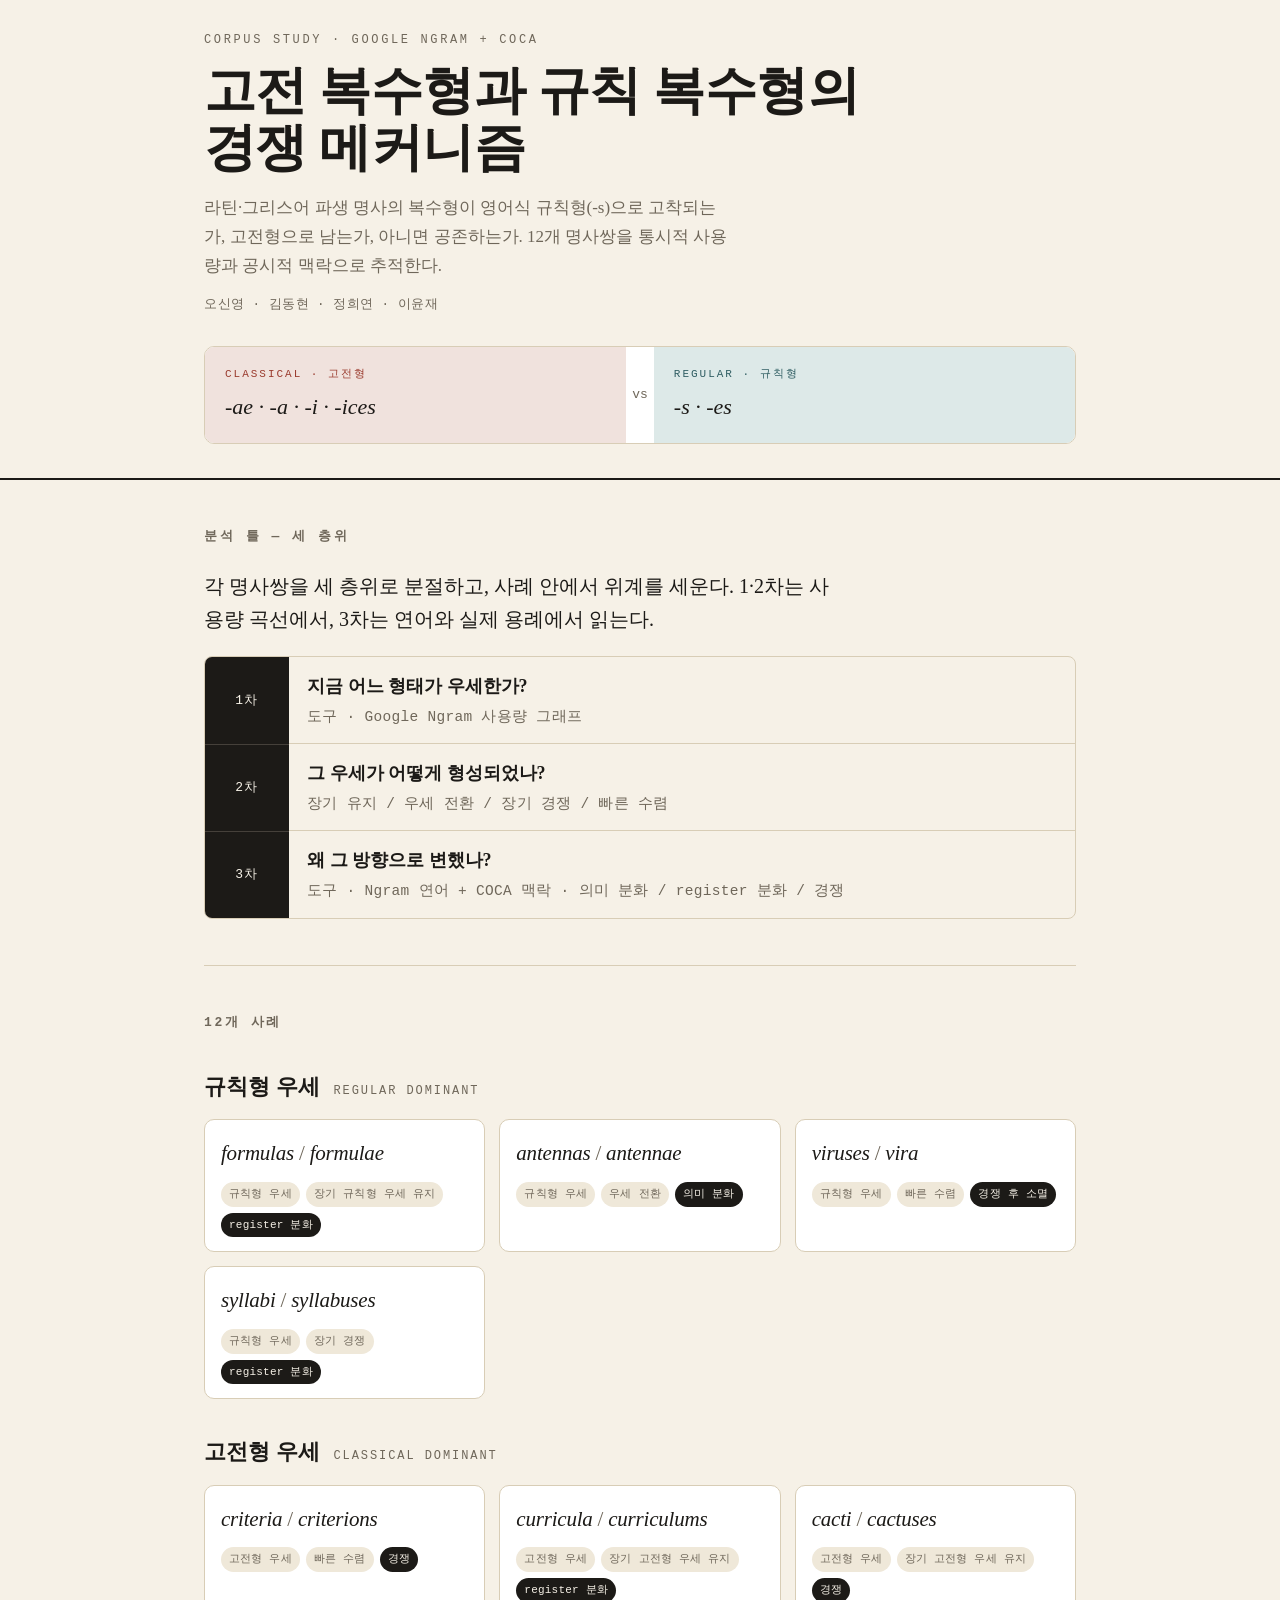
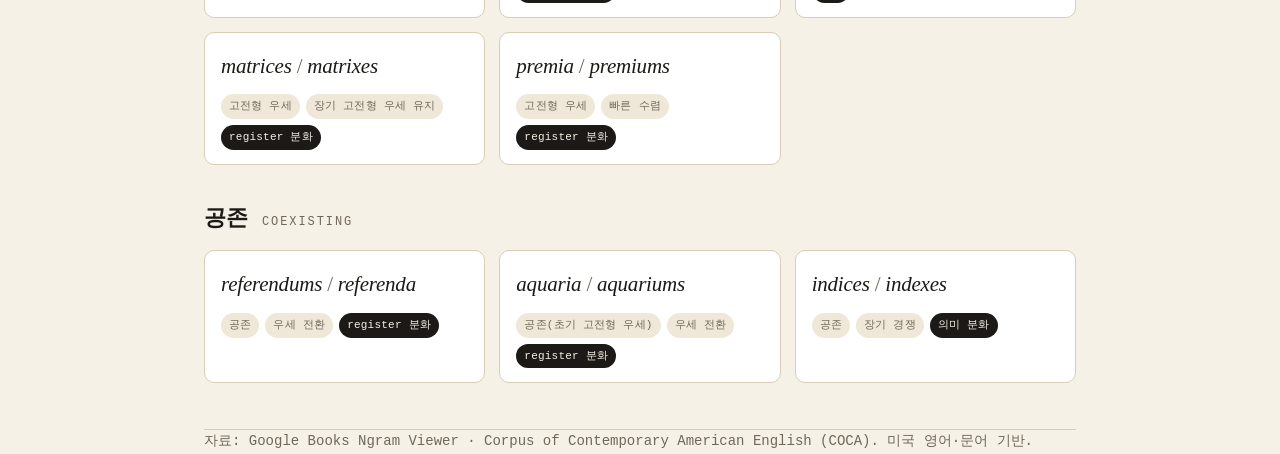
==== index.html @ d2db898f "웹사이트 추가" ====
<!doctype html>
<html lang="ko">
<head>
<meta charset="utf-8">
<meta name="viewport" content="width=device-width,initial-scale=1">
<title>고전 복수형 vs 규칙 복수형 — 경쟁 메커니즘</title>
<link rel="stylesheet" href="style.css">
</head>
<body>
<header class="masthead">
  <div class="wrap">
    <div class="eyebrow">Corpus study · Google Ngram + COCA</div>
    <h1>고전 복수형과 규칙 복수형의<br>경쟁 메커니즘</h1>
    <p class="sub">라틴·그리스어 파생 명사의 복수형이 영어식 규칙형(-s)으로 고착되는가, 고전형으로 남는가, 아니면 공존하는가. 12개 명사쌍을 통시적 사용량과 공시적 맥락으로 추적한다.</p>
    <div class="byline">오신영 · 김동현 · 정희연 · 이윤재</div>

    <div class="versus" aria-hidden="true">
      <div class="side cl"><div class="lab">Classical · 고전형</div><div class="frm">-ae · -a · -i · -ices</div></div>
      <div class="mid">vs</div>
      <div class="side rg"><div class="lab">Regular · 규칙형</div><div class="frm">-s · -es</div></div>
    </div>
  </div>
</header>

<main class="wrap">
  <section>
    <h2>분석 틀 — 세 층위</h2>
    <p class="lead">각 명사쌍을 세 층위로 분절하고, 사례 안에서 위계를 세운다. 1·2차는 사용량 곡선에서, 3차는 연어와 실제 용례에서 읽는다.</p>
    <div class="tier">
      <div class="n">1차</div>
      <div class="c"><span class="q">지금 어느 형태가 우세한가?</span><span class="tool">도구 · Google Ngram 사용량 그래프</span></div>
      <div class="n b2">2차</div>
      <div class="c"><span class="q">그 우세가 어떻게 형성되었나?</span><span class="tool">장기 유지 / 우세 전환 / 장기 경쟁 / 빠른 수렴</span></div>
      <div class="n b3">3차</div>
      <div class="c"><span class="q">왜 그 방향으로 변했나?</span><span class="tool">도구 · Ngram 연어 + COCA 맥락 · 의미 분화 / register 분화 / 경쟁</span></div>
    </div>
  </section>

  <section>
    <h2>12개 사례</h2>
      <div class="grouphead"><span class="gk">규칙형 우세</span><span class="ge">Regular dominant</span></div>
      <div class="grid">
        <a class="card" href="cases/formulas-formulae.html">
          <p class="pair"><span class="a">formulas</span><span class="s">/</span><span class="a">formulae</span></p>
          <div class="flow">
            <span class="chip">규칙형 우세</span>
            <span class="chip">장기 규칙형 우세 유지</span>
            <span class="chip m">register 분화</span>
          </div>
        </a>
        <a class="card" href="cases/antennas-antennae.html">
          <p class="pair"><span class="a">antennas</span><span class="s">/</span><span class="a">antennae</span></p>
          <div class="flow">
            <span class="chip">규칙형 우세</span>
            <span class="chip">우세 전환</span>
            <span class="chip m">의미 분화</span>
          </div>
        </a>
        <a class="card" href="cases/viruses-vira.html">
          <p class="pair"><span class="a">viruses</span><span class="s">/</span><span class="a">vira</span></p>
          <div class="flow">
            <span class="chip">규칙형 우세</span>
            <span class="chip">빠른 수렴</span>
            <span class="chip m">경쟁 후 소멸</span>
          </div>
        </a>
        <a class="card" href="cases/syllabi-syllabuses.html">
          <p class="pair"><span class="a">syllabi</span><span class="s">/</span><span class="a">syllabuses</span></p>
          <div class="flow">
            <span class="chip">규칙형 우세</span>
            <span class="chip">장기 경쟁</span>
            <span class="chip m">register 분화</span>
          </div>
        </a>
      </div>
      <div class="grouphead"><span class="gk">고전형 우세</span><span class="ge">Classical dominant</span></div>
      <div class="grid">
        <a class="card" href="cases/criteria-criterions.html">
          <p class="pair"><span class="a">criteria</span><span class="s">/</span><span class="a">criterions</span></p>
          <div class="flow">
            <span class="chip">고전형 우세</span>
            <span class="chip">빠른 수렴</span>
            <span class="chip m">경쟁</span>
          </div>
        </a>
        <a class="card" href="cases/curricula-curriculums.html">
          <p class="pair"><span class="a">curricula</span><span class="s">/</span><span class="a">curriculums</span></p>
          <div class="flow">
            <span class="chip">고전형 우세</span>
            <span class="chip">장기 고전형 우세 유지</span>
            <span class="chip m">register 분화</span>
          </div>
        </a>
        <a class="card" href="cases/cacti-cactuses.html">
          <p class="pair"><span class="a">cacti</span><span class="s">/</span><span class="a">cactuses</span></p>
          <div class="flow">
            <span class="chip">고전형 우세</span>
            <span class="chip">장기 고전형 우세 유지</span>
            <span class="chip m">경쟁</span>
          </div>
        </a>
        <a class="card" href="cases/matrices-matrixes.html">
          <p class="pair"><span class="a">matrices</span><span class="s">/</span><span class="a">matrixes</span></p>
          <div class="flow">
            <span class="chip">고전형 우세</span>
            <span class="chip">장기 고전형 우세 유지</span>
            <span class="chip m">register 분화</span>
          </div>
        </a>
        <a class="card" href="cases/premia-premiums.html">
          <p class="pair"><span class="a">premia</span><span class="s">/</span><span class="a">premiums</span></p>
          <div class="flow">
            <span class="chip">고전형 우세</span>
            <span class="chip">빠른 수렴</span>
            <span class="chip m">register 분화</span>
          </div>
        </a>
      </div>
      <div class="grouphead"><span class="gk">공존</span><span class="ge">Coexisting</span></div>
      <div class="grid">
        <a class="card" href="cases/referendums-referenda.html">
          <p class="pair"><span class="a">referendums</span><span class="s">/</span><span class="a">referenda</span></p>
          <div class="flow">
            <span class="chip">공존</span>
            <span class="chip">우세 전환</span>
            <span class="chip m">register 분화</span>
          </div>
        </a>
        <a class="card" href="cases/aquaria-aquariums.html">
          <p class="pair"><span class="a">aquaria</span><span class="s">/</span><span class="a">aquariums</span></p>
          <div class="flow">
            <span class="chip">공존(초기 고전형 우세)</span>
            <span class="chip">우세 전환</span>
            <span class="chip m">register 분화</span>
          </div>
        </a>
        <a class="card" href="cases/indices-indexes.html">
          <p class="pair"><span class="a">indices</span><span class="s">/</span><span class="a">indexes</span></p>
          <div class="flow">
            <span class="chip">공존</span>
            <span class="chip">장기 경쟁</span>
            <span class="chip m">의미 분화</span>
          </div>
        </a>
      </div>
  </section>
</main>

<footer class="wrap">
  자료: Google Books Ngram Viewer · Corpus of Contemporary American English (COCA). 미국 영어·문어 기반.
</footer>
</body>
</html>
---- style.css ----
:root{
  --ink:#1c1a17; --paper:#f6f1e7; --paper2:#efe8d9;
  --rule:#d8cdb6; --muted:#6f675a;
  --classical:#9a3b2e;      /* aged red — old form */
  --classical-bg:#f0e2dd;
  --regular:#2f5d62;        /* teal — new form */
  --regular-bg:#dde9e8;
  --coexist:#7a6320;
  --accent:#9a3b2e;
}
*{box-sizing:border-box}
html{scroll-behavior:smooth}
body{
  margin:0;background:var(--paper);color:var(--ink);
  font-family:"Iowan Old Style","Palatino Linotype",Palatino,Georgia,"Noto Serif KR",serif;
  font-size:18px;line-height:1.7;-webkit-font-smoothing:antialiased;
}
a{color:inherit}
.wrap{max-width:920px;margin:0 auto;padding:0 24px}
.eyebrow{font-family:ui-monospace,"SF Mono",Menlo,monospace;font-size:12px;letter-spacing:.22em;
  text-transform:uppercase;color:var(--muted)}

/* header */
.masthead{border-bottom:2px solid var(--ink);background:var(--paper)}
.masthead .wrap{padding-top:30px;padding-bottom:26px}
.masthead h1{font-size:clamp(30px,5vw,52px);line-height:1.08;margin:.25em 0 .35em;font-weight:700;letter-spacing:-.01em}
.masthead p.sub{margin:0;color:var(--muted);font-size:17px;max-width:62ch}
.byline{margin-top:14px;font-family:ui-monospace,monospace;font-size:12.5px;color:var(--muted);letter-spacing:.04em}

/* hero competition strip */
.versus{display:flex;align-items:stretch;border:1px solid var(--rule);border-radius:10px;overflow:hidden;margin:30px 0 8px;background:#fff}
.versus .side{flex:1;padding:18px 20px}
.versus .side.cl{background:var(--classical-bg)}
.versus .side.rg{background:var(--regular-bg)}
.versus .side .lab{font-family:ui-monospace,monospace;font-size:11px;letter-spacing:.18em;text-transform:uppercase}
.versus .side.cl .lab{color:var(--classical)}
.versus .side.rg .lab{color:var(--regular)}
.versus .side .frm{font-size:22px;font-style:italic;margin-top:4px}
.versus .mid{display:flex;align-items:center;justify-content:center;padding:0 6px;font-family:ui-monospace,monospace;color:var(--muted);font-size:13px;background:#fff}

/* section */
section{padding:46px 0;border-bottom:1px solid var(--rule)}
section h2{font-size:13px;font-family:ui-monospace,monospace;letter-spacing:.2em;text-transform:uppercase;
  color:var(--muted);margin:0 0 22px;font-weight:600}
.lead{font-size:20px;line-height:1.65;max-width:64ch}
.lead em{font-style:italic}

/* framework table */
.tier{display:grid;grid-template-columns:84px 1fr;gap:0;border:1px solid var(--rule);border-radius:8px;overflow:hidden;margin-top:18px}
.tier .n{background:var(--ink);color:var(--paper);display:flex;align-items:center;justify-content:center;
  font-family:ui-monospace,monospace;font-size:13px;letter-spacing:.1em;padding:16px 0}
.tier .c{padding:14px 18px;border-bottom:1px solid var(--rule)}
.tier .c:last-child{border-bottom:none}
.tier .c .q{font-weight:600}
.tier .c .tool{display:block;margin-top:3px;color:var(--muted);font-size:14.5px;font-family:ui-monospace,monospace;letter-spacing:.02em}
.tier .n.b2{border-top:1px solid #45403a}
.tier .n.b3{border-top:1px solid #45403a}

/* case cards grid */
.grouphead{display:flex;align-items:baseline;gap:14px;margin:34px 0 14px}
.grouphead .gk{font-size:22px;font-weight:700}
.grouphead .ge{font-family:ui-monospace,monospace;font-size:12px;letter-spacing:.16em;text-transform:uppercase;color:var(--muted)}
.grid{display:grid;grid-template-columns:repeat(auto-fill,minmax(250px,1fr));gap:14px}
.card{display:block;text-decoration:none;border:1px solid var(--rule);border-radius:10px;background:#fff;
  padding:16px 16px 14px;transition:transform .14s ease,box-shadow .14s ease,border-color .14s}
.card:hover{transform:translateY(-3px);box-shadow:0 10px 24px rgba(40,30,20,.10);border-color:var(--ink)}
.card .pair{font-size:21px;margin:0 0 10px;letter-spacing:-.01em}
.card .pair .a{font-style:italic}
.card .pair .s{color:var(--muted);font-style:normal;margin:0 5px}
.card .flow{display:flex;flex-wrap:wrap;gap:6px}
.chip{font-family:ui-monospace,monospace;font-size:11px;letter-spacing:.02em;padding:3px 8px;border-radius:999px;
  background:var(--paper2);color:var(--muted);white-space:nowrap}
.chip.m{background:var(--ink);color:var(--paper)}

/* footer */
footer{padding:40px 0 60px;color:var(--muted);font-size:14px;font-family:ui-monospace,monospace}
footer a{border-bottom:1px solid var(--rule)}

/* ===== case page ===== */
.topbar{border-bottom:2px solid var(--ink);background:var(--paper);position:sticky;top:0;z-index:5}
.topbar .wrap{display:flex;align-items:center;justify-content:space-between;padding:13px 24px}
.topbar a.back{font-family:ui-monospace,monospace;font-size:13px;letter-spacing:.04em;text-decoration:none;color:var(--muted)}
.topbar a.back:hover{color:var(--ink)}
.topbar .site{font-family:ui-monospace,monospace;font-size:12px;letter-spacing:.12em;text-transform:uppercase;color:var(--muted)}
.casehero{padding:40px 0 10px}
.casehero .pair{font-size:clamp(34px,6vw,58px);margin:8px 0 16px;letter-spacing:-.015em}
.casehero .pair em{font-style:italic}
.casehero .pair .sl{color:var(--rule);font-style:normal;margin:0 10px}
.flowbig{display:flex;flex-wrap:wrap;gap:8px;align-items:center;margin-bottom:8px}
.flowbig .step{font-family:ui-monospace,monospace;font-size:12.5px;padding:5px 11px;border:1px solid var(--rule);border-radius:999px;background:#fff}
.flowbig .step.m{background:var(--ink);color:var(--paper);border-color:var(--ink)}
.flowbig .ar{color:var(--muted);font-family:ui-monospace,monospace}

figure.rep{margin:26px 0 8px;border:1px solid var(--rule);border-radius:10px;overflow:hidden;background:#fff}
figure.rep img{display:block;width:100%;height:auto}
figure.rep figcaption{padding:10px 14px;font-size:13.5px;color:var(--muted);border-top:1px solid var(--rule);font-family:ui-monospace,monospace}

.block{padding:34px 0;border-bottom:1px solid var(--rule)}
.block h3{font-size:13px;font-family:ui-monospace,monospace;letter-spacing:.18em;text-transform:uppercase;color:var(--muted);margin:0 0 14px}
.block p{margin:0 0 14px;max-width:66ch}
.block.concl p{font-size:20px;line-height:1.6}
.subblock{margin-top:22px}
.subblock h4{font-size:16px;margin:0 0 8px}
.subblock .seg{font-family:ui-monospace,monospace;font-size:11px;letter-spacing:.12em;color:var(--accent);text-transform:uppercase}

details.refs{border:1px solid var(--rule);border-radius:10px;background:#fff;margin-top:8px}
details.refs summary{cursor:pointer;padding:16px 18px;font-family:ui-monospace,monospace;font-size:13px;letter-spacing:.06em;
  text-transform:uppercase;color:var(--muted);list-style:none}
details.refs summary::-webkit-details-marker{display:none}
details.refs summary::after{content:"＋";float:right}
details.refs[open] summary::after{content:"−"}
details.refs .body{padding:4px 18px 18px}
.refgrid{display:grid;grid-template-columns:repeat(auto-fill,minmax(220px,1fr));gap:12px;margin:8px 0 4px}
.refgrid figure{margin:0;border:1px solid var(--rule);border-radius:8px;overflow:hidden;background:var(--paper)}
.refgrid figure img{display:block;width:100%;height:auto}
.refgrid figure figcaption{font-size:11.5px;color:var(--muted);padding:6px 8px;font-family:ui-monospace,monospace}
.refsub{font-size:12px;font-family:ui-monospace,monospace;letter-spacing:.1em;text-transform:uppercase;color:var(--accent);margin:16px 0 6px}

.casenav{display:flex;justify-content:space-between;gap:12px;padding:30px 0 60px}
.casenav a{flex:1;text-decoration:none;border:1px solid var(--rule);border-radius:10px;padding:14px 16px;background:#fff;transition:border-color .14s}
.casenav a:hover{border-color:var(--ink)}
.casenav a.next{text-align:right}
.casenav .dir{font-family:ui-monospace,monospace;font-size:11px;letter-spacing:.12em;text-transform:uppercase;color:var(--muted)}
.casenav .nm{font-style:italic;font-size:18px;margin-top:3px}
.casenav a.disabled{opacity:.35;pointer-events:none}

@media (max-width:560px){
  body{font-size:17px}
  .versus{flex-direction:column}
  .tier{grid-template-columns:64px 1fr}
}
@media (prefers-reduced-motion:reduce){*{transition:none!important}}
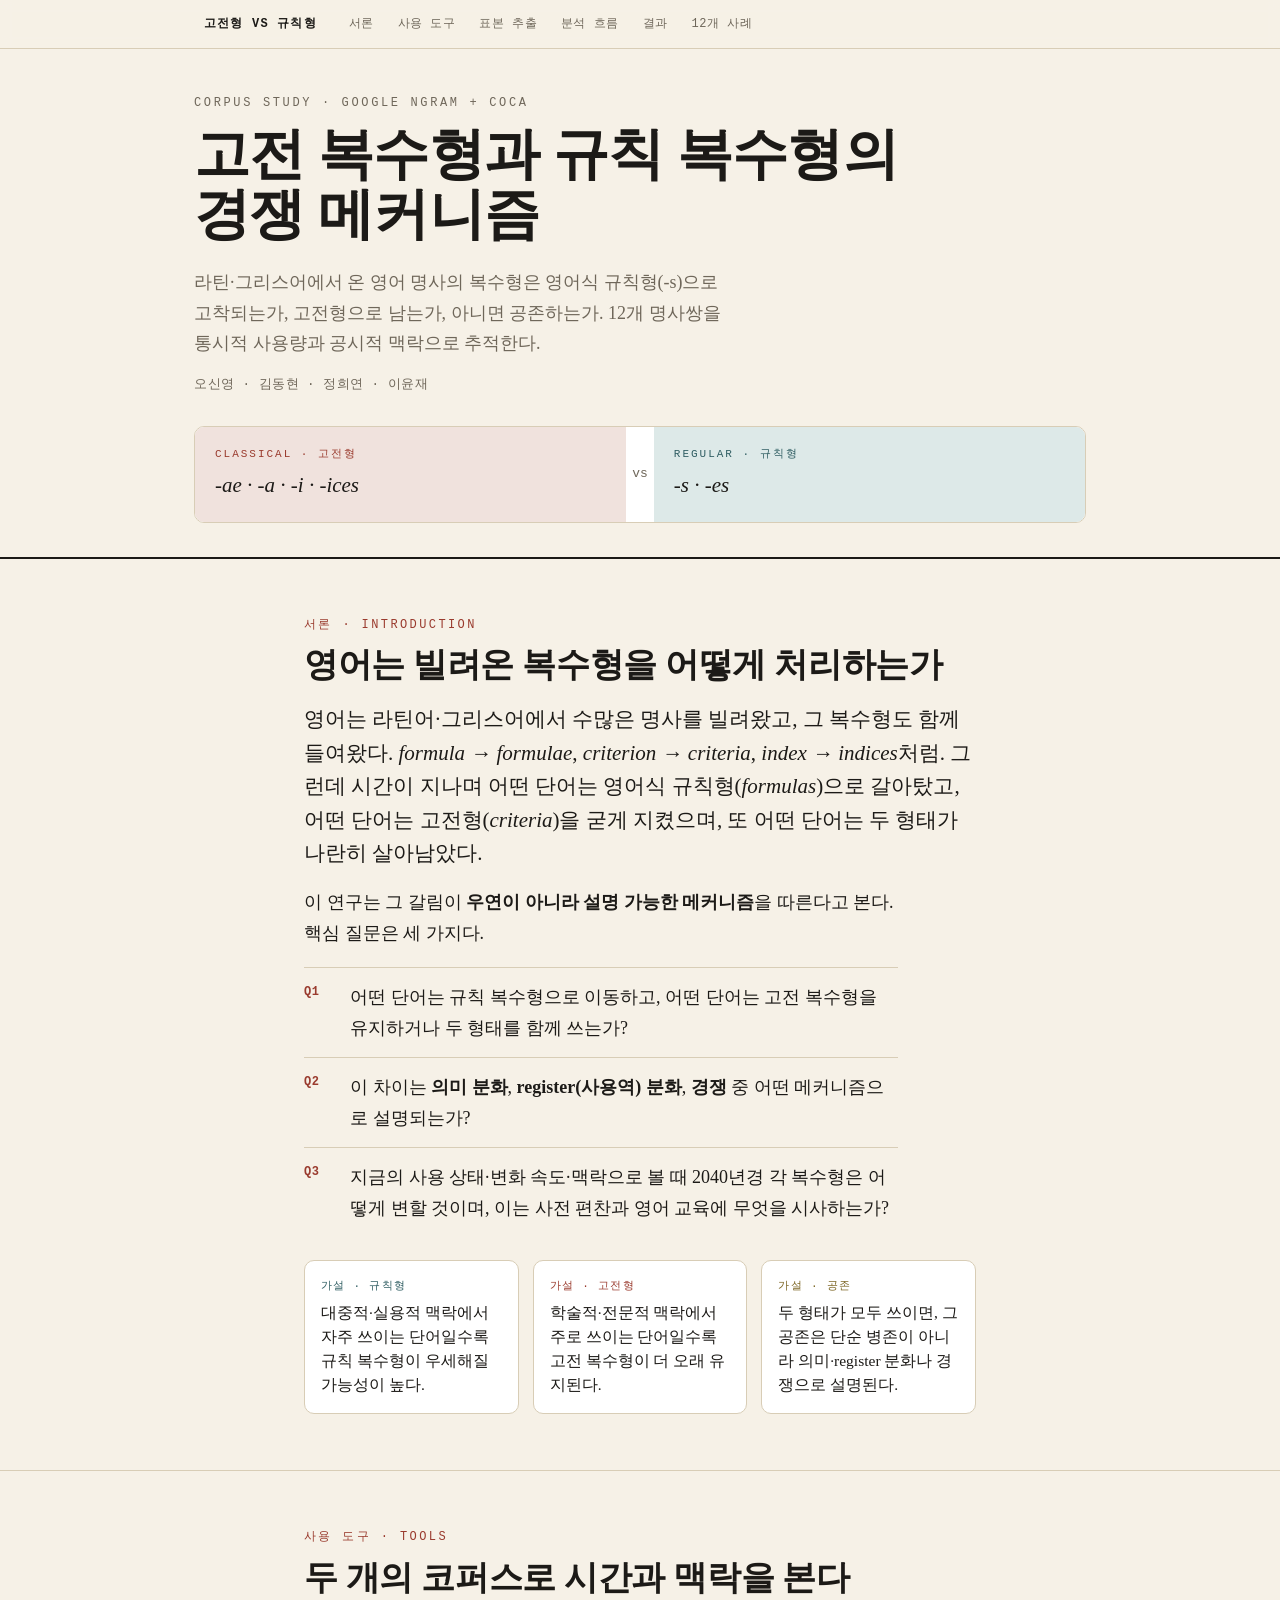
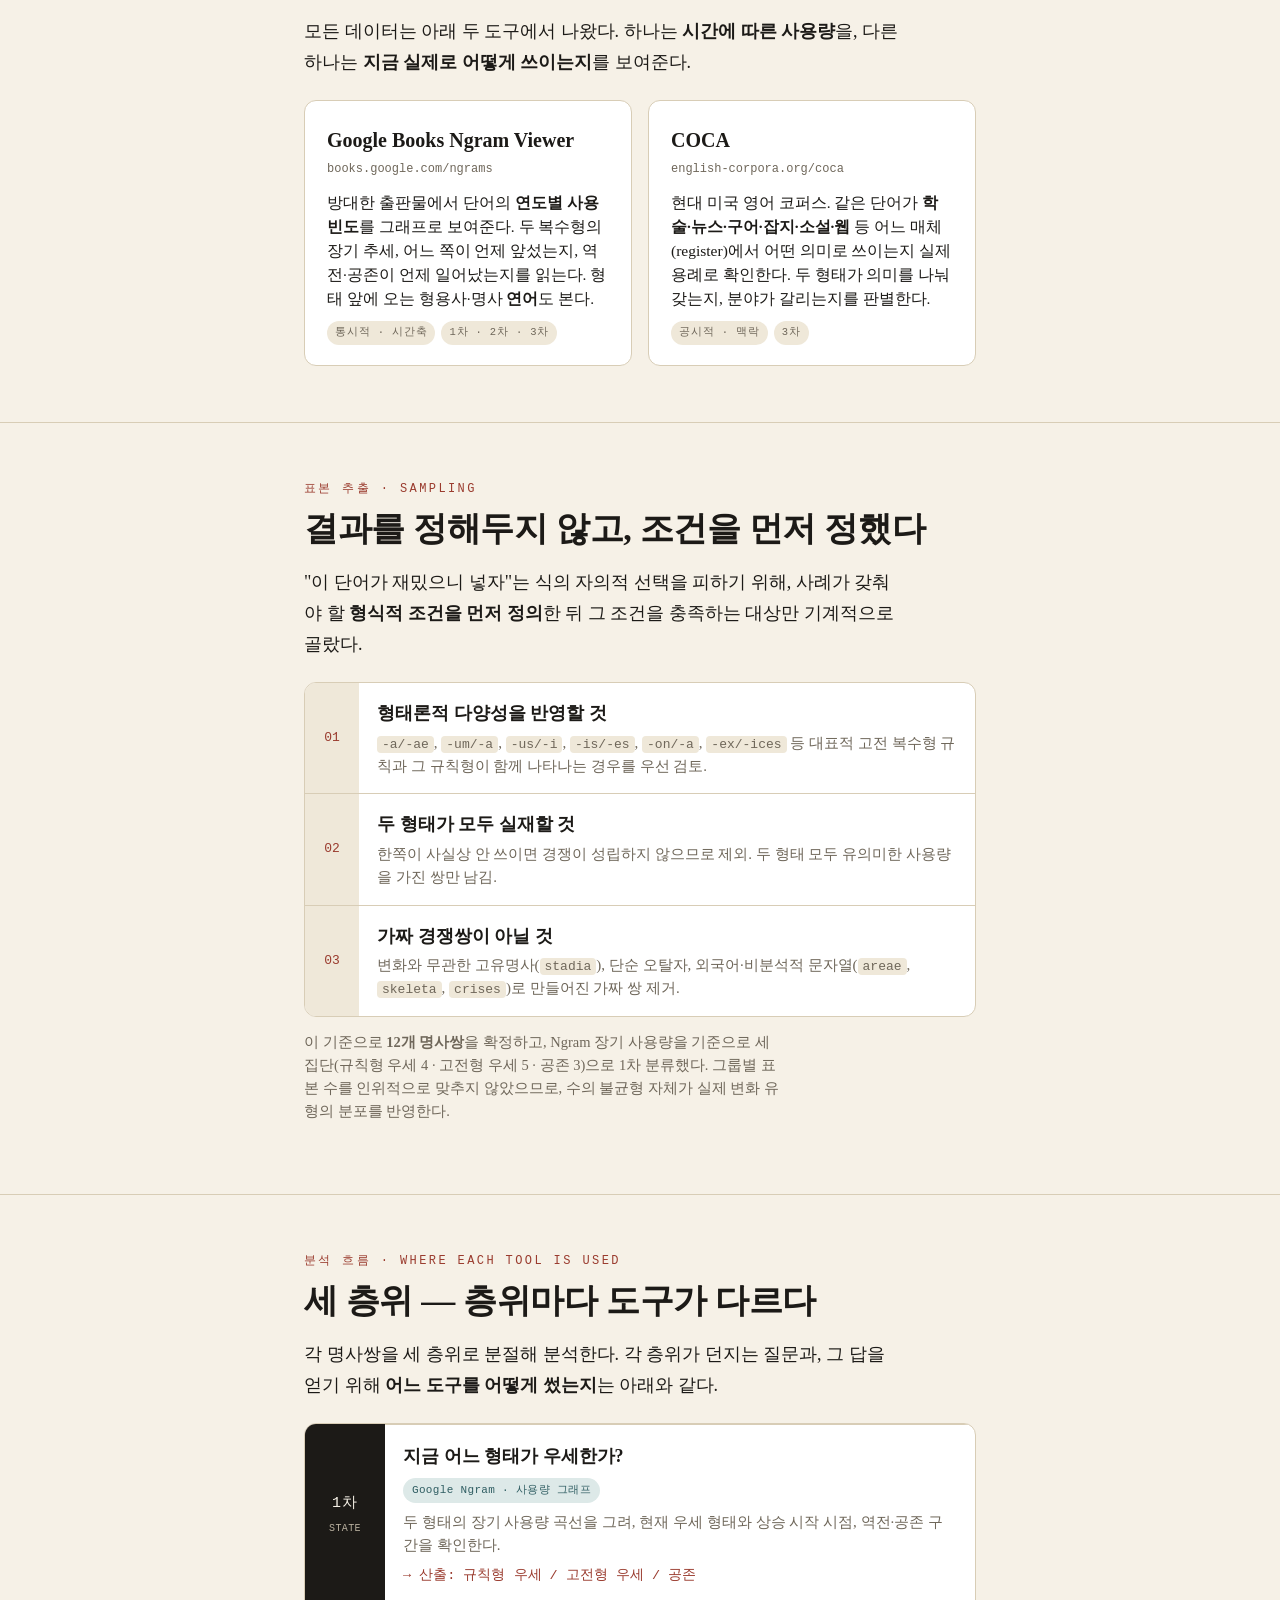
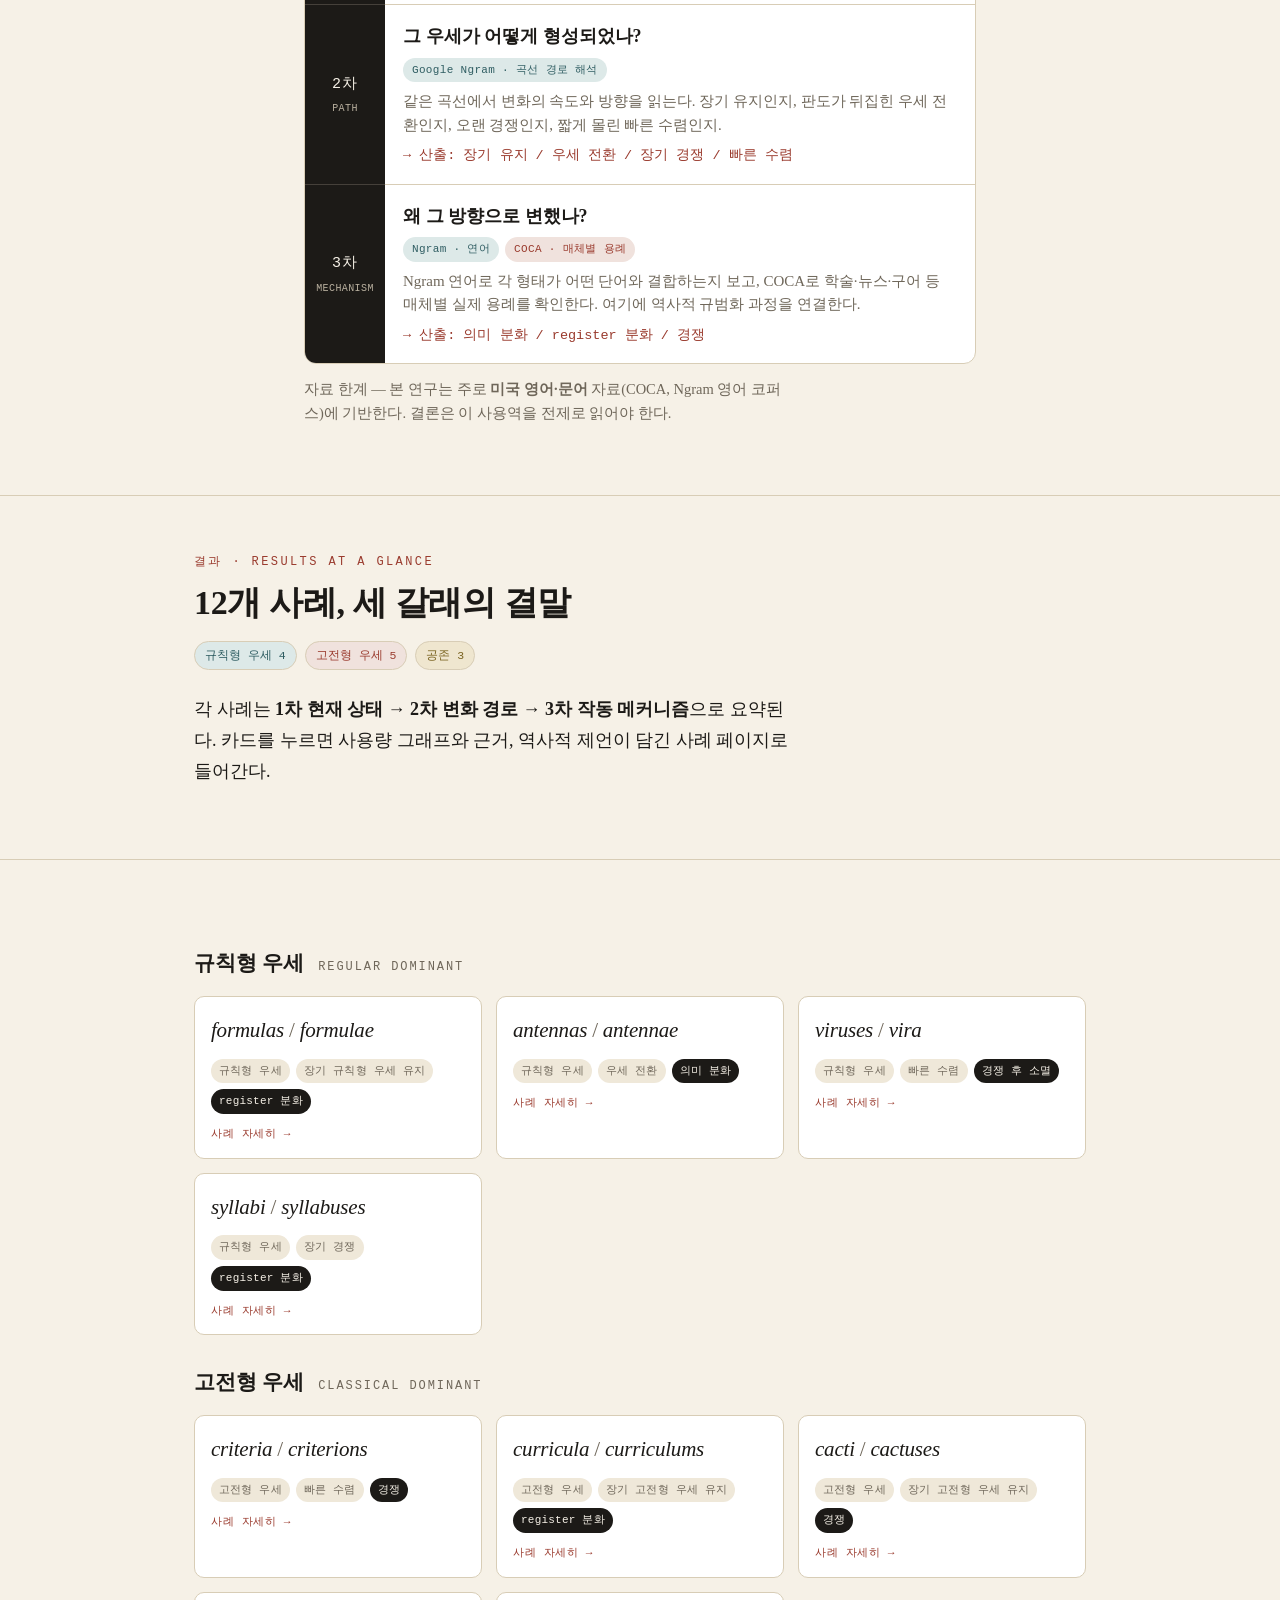
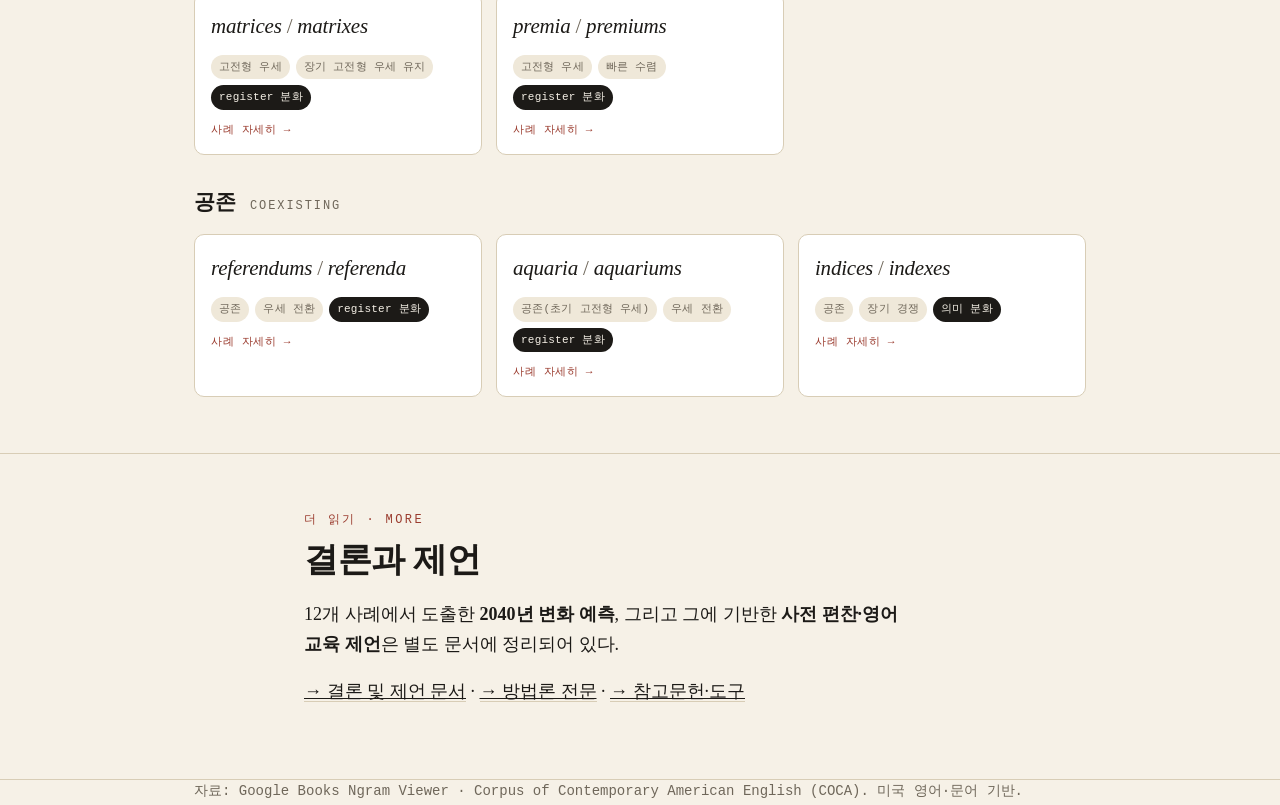
==== commit 6dbf4e01: "웹사이트 개선: 서론·방법 보강, 이미지 확대, 스크롤형 구조" ====
--- a/index.html
+++ b/index.html
@@ -7,13 +7,25 @@
 <link rel="stylesheet" href="style.css">
 </head>
 <body>
-<header class="masthead">
+
+<nav class="nav">
+  <div class="wrap">
+    <a class="brand" href="#top">고전형 vs 규칙형</a>
+    <a href="#intro">서론</a>
+    <a href="#tools">사용 도구</a>
+    <a href="#sampling">표본 추출</a>
+    <a href="#pipeline">분석 흐름</a>
+    <a href="#results">결과</a>
+    <a href="#cases">12개 사례</a>
+  </div>
+</nav>
+
+<header class="masthead" id="top">
   <div class="wrap">
     <div class="eyebrow">Corpus study · Google Ngram + COCA</div>
     <h1>고전 복수형과 규칙 복수형의<br>경쟁 메커니즘</h1>
-    <p class="sub">라틴·그리스어 파생 명사의 복수형이 영어식 규칙형(-s)으로 고착되는가, 고전형으로 남는가, 아니면 공존하는가. 12개 명사쌍을 통시적 사용량과 공시적 맥락으로 추적한다.</p>
+    <p class="sub">라틴·그리스어에서 온 영어 명사의 복수형은 영어식 규칙형(-s)으로 고착되는가, 고전형으로 남는가, 아니면 공존하는가. 12개 명사쌍을 통시적 사용량과 공시적 맥락으로 추적한다.</p>
     <div class="byline">오신영 · 김동현 · 정희연 · 이윤재</div>
-
     <div class="versus" aria-hidden="true">
       <div class="side cl"><div class="lab">Classical · 고전형</div><div class="frm">-ae · -a · -i · -ices</div></div>
       <div class="mid">vs</div>
@@ -22,129 +34,199 @@
   </div>
 </header>
 
-<main class="wrap">
-  <section>
-    <h2>분석 틀 — 세 층위</h2>
-    <p class="lead">각 명사쌍을 세 층위로 분절하고, 사례 안에서 위계를 세운다. 1·2차는 사용량 곡선에서, 3차는 연어와 실제 용례에서 읽는다.</p>
-    <div class="tier">
-      <div class="n">1차</div>
-      <div class="c"><span class="q">지금 어느 형태가 우세한가?</span><span class="tool">도구 · Google Ngram 사용량 그래프</span></div>
-      <div class="n b2">2차</div>
-      <div class="c"><span class="q">그 우세가 어떻게 형성되었나?</span><span class="tool">장기 유지 / 우세 전환 / 장기 경쟁 / 빠른 수렴</span></div>
-      <div class="n b3">3차</div>
-      <div class="c"><span class="q">왜 그 방향으로 변했나?</span><span class="tool">도구 · Ngram 연어 + COCA 맥락 · 의미 분화 / register 분화 / 경쟁</span></div>
-    </div>
-  </section>
-
-  <section>
-    <h2>12개 사례</h2>
+<!-- 서론 -->
+<section id="intro">
+  <div class="narrow">
+    <p class="kicker">서론 · Introduction</p>
+    <h2 class="sec-h">영어는 빌려온 복수형을 어떻게 처리하는가</h2>
+    <div class="prose">
+      <p class="big">영어는 라틴어·그리스어에서 수많은 명사를 빌려왔고, 그 복수형도 함께 들여왔다. <em>formula → formulae</em>, <em>criterion → criteria</em>, <em>index → indices</em>처럼. 그런데 시간이 지나며 어떤 단어는 영어식 규칙형(<em>formulas</em>)으로 갈아탔고, 어떤 단어는 고전형(<em>criteria</em>)을 굳게 지켰으며, 또 어떤 단어는 두 형태가 나란히 살아남았다.</p>
+      <p>이 연구는 그 갈림이 <strong>우연이 아니라 설명 가능한 메커니즘</strong>을 따른다고 본다. 핵심 질문은 세 가지다.</p>
+      <ol class="ql">
+        <li>어떤 단어는 규칙 복수형으로 이동하고, 어떤 단어는 고전 복수형을 유지하거나 두 형태를 함께 쓰는가?</li>
+        <li>이 차이는 <strong>의미 분화</strong>, <strong>register(사용역) 분화</strong>, <strong>경쟁</strong> 중 어떤 메커니즘으로 설명되는가?</li>
+        <li>지금의 사용 상태·변화 속도·맥락으로 볼 때 2040년경 각 복수형은 어떻게 변할 것이며, 이는 사전 편찬과 영어 교육에 무엇을 시사하는가?</li>
+      </ol>
+      <div class="hyp">
+        <div class="h rg"><div class="t">가설 · 규칙형</div><p>대중적·실용적 맥락에서 자주 쓰이는 단어일수록 규칙 복수형이 우세해질 가능성이 높다.</p></div>
+        <div class="h cl"><div class="t">가설 · 고전형</div><p>학술적·전문적 맥락에서 주로 쓰이는 단어일수록 고전 복수형이 더 오래 유지된다.</p></div>
+        <div class="h co"><div class="t">가설 · 공존</div><p>두 형태가 모두 쓰이면, 그 공존은 단순 병존이 아니라 의미·register 분화나 경쟁으로 설명된다.</p></div>
+      </div>
+    </div>
+  </div>
+</section>
+
+<!-- 사용 도구 -->
+<section id="tools">
+  <div class="narrow">
+    <p class="kicker">사용 도구 · Tools</p>
+    <h2 class="sec-h">두 개의 코퍼스로 시간과 맥락을 본다</h2>
+    <div class="prose"><p>모든 데이터는 아래 두 도구에서 나왔다. 하나는 <strong>시간에 따른 사용량</strong>을, 다른 하나는 <strong>지금 실제로 어떻게 쓰이는지</strong>를 보여준다.</p></div>
+    <div class="tools">
+      <div class="tool">
+        <div class="nm">Google Books Ngram Viewer</div>
+        <div class="src">books.google.com/ngrams</div>
+        <p class="role">방대한 출판물에서 단어의 <strong>연도별 사용 빈도</strong>를 그래프로 보여준다. 두 복수형의 장기 추세, 어느 쪽이 언제 앞섰는지, 역전·공존이 언제 일어났는지를 읽는다. 형태 앞에 오는 형용사·명사 <strong>연어</strong>도 본다.</p>
+        <span class="tag">통시적 · 시간축</span><span class="tag">1차 · 2차 · 3차</span>
+      </div>
+      <div class="tool">
+        <div class="nm">COCA</div>
+        <div class="src">english-corpora.org/coca</div>
+        <p class="role">현대 미국 영어 코퍼스. 같은 단어가 <strong>학술·뉴스·구어·잡지·소설·웹</strong> 등 어느 매체(register)에서 어떤 의미로 쓰이는지 실제 용례로 확인한다. 두 형태가 의미를 나눠 갖는지, 분야가 갈리는지를 판별한다.</p>
+        <span class="tag">공시적 · 맥락</span><span class="tag">3차</span>
+      </div>
+    </div>
+  </div>
+</section>
+
+<!-- 표본 추출 -->
+<section id="sampling">
+  <div class="narrow">
+    <p class="kicker">표본 추출 · Sampling</p>
+    <h2 class="sec-h">결과를 정해두지 않고, 조건을 먼저 정했다</h2>
+    <div class="prose"><p>"이 단어가 재밌으니 넣자"는 식의 자의적 선택을 피하기 위해, 사례가 갖춰야 할 <strong>형식적 조건을 먼저 정의</strong>한 뒤 그 조건을 충족하는 대상만 기계적으로 골랐다.</p></div>
+    <div class="steps">
+      <div class="row"><div class="n">01</div><div class="c"><div class="t">형태론적 다양성을 반영할 것</div><div class="d"><code>-a/-ae</code>, <code>-um/-a</code>, <code>-us/-i</code>, <code>-is/-es</code>, <code>-on/-a</code>, <code>-ex/-ices</code> 등 대표적 고전 복수형 규칙과 그 규칙형이 함께 나타나는 경우를 우선 검토.</div></div></div>
+      <div class="row"><div class="n">02</div><div class="c"><div class="t">두 형태가 모두 실재할 것</div><div class="d">한쪽이 사실상 안 쓰이면 경쟁이 성립하지 않으므로 제외. 두 형태 모두 유의미한 사용량을 가진 쌍만 남김.</div></div></div>
+      <div class="row"><div class="n">03</div><div class="c"><div class="t">가짜 경쟁쌍이 아닐 것</div><div class="d">변화와 무관한 고유명사(<code>stadia</code>), 단순 오탈자, 외국어·비분석적 문자열(<code>areae</code>, <code>skeleta</code>, <code>crises</code>)로 만들어진 가짜 쌍 제거.</div></div></div>
+    </div>
+    <p class="note">이 기준으로 <strong>12개 명사쌍</strong>을 확정하고, Ngram 장기 사용량을 기준으로 세 집단(규칙형 우세 4 · 고전형 우세 5 · 공존 3)으로 1차 분류했다. 그룹별 표본 수를 인위적으로 맞추지 않았으므로, 수의 불균형 자체가 실제 변화 유형의 분포를 반영한다.</p>
+  </div>
+</section>
+
+<!-- 분석 흐름: 어디서 어떤 툴을 썼나 -->
+<section id="pipeline">
+  <div class="narrow">
+    <p class="kicker">분석 흐름 · Where each tool is used</p>
+    <h2 class="sec-h">세 층위 — 층위마다 도구가 다르다</h2>
+    <div class="prose"><p>각 명사쌍을 세 층위로 분절해 분석한다. 각 층위가 던지는 질문과, 그 답을 얻기 위해 <strong>어느 도구를 어떻게 썼는지</strong>는 아래와 같다.</p></div>
+    <div class="pipe">
+      <div class="lv"><span class="big">1차</span><span class="sm">STATE</span></div>
+      <div class="bd">
+        <div class="q">지금 어느 형태가 우세한가?</div>
+        <div class="toolrow"><span class="tchip ng">Google Ngram · 사용량 그래프</span></div>
+        <div class="d">두 형태의 장기 사용량 곡선을 그려, 현재 우세 형태와 상승 시작 시점, 역전·공존 구간을 확인한다.</div>
+        <div class="out">→ 산출: 규칙형 우세 / 고전형 우세 / 공존</div>
+      </div>
+      <div class="lv"><span class="big">2차</span><span class="sm">PATH</span></div>
+      <div class="bd">
+        <div class="q">그 우세가 어떻게 형성되었나?</div>
+        <div class="toolrow"><span class="tchip ng">Google Ngram · 곡선 경로 해석</span></div>
+        <div class="d">같은 곡선에서 변화의 속도와 방향을 읽는다. 장기 유지인지, 판도가 뒤집힌 우세 전환인지, 오랜 경쟁인지, 짧게 몰린 빠른 수렴인지.</div>
+        <div class="out">→ 산출: 장기 유지 / 우세 전환 / 장기 경쟁 / 빠른 수렴</div>
+      </div>
+      <div class="lv"><span class="big">3차</span><span class="sm">MECHANISM</span></div>
+      <div class="bd">
+        <div class="q">왜 그 방향으로 변했나?</div>
+        <div class="toolrow"><span class="tchip ng">Ngram · 연어</span><span class="tchip co">COCA · 매체별 용례</span></div>
+        <div class="d">Ngram 연어로 각 형태가 어떤 단어와 결합하는지 보고, COCA로 학술·뉴스·구어 등 매체별 실제 용례를 확인한다. 여기에 역사적 규범화 과정을 연결한다.</div>
+        <div class="out">→ 산출: 의미 분화 / register 분화 / 경쟁</div>
+      </div>
+    </div>
+    <p class="note">자료 한계 — 본 연구는 주로 <strong>미국 영어·문어</strong> 자료(COCA, Ngram 영어 코퍼스)에 기반한다. 결론은 이 사용역을 전제로 읽어야 한다.</p>
+  </div>
+</section>
+
+<!-- 결과 개요 -->
+<section id="results">
+  <div class="wrap">
+    <p class="kicker">결과 · Results at a glance</p>
+    <h2 class="sec-h">12개 사례, 세 갈래의 결말</h2>
+    <div class="legend">
+      <span class="l-rg">규칙형 우세 4</span>
+      <span class="l-cl">고전형 우세 5</span>
+      <span class="l-co">공존 3</span>
+    </div>
+    <div class="prose" style="margin-bottom:6px"><p>각 사례는 <strong>1차 현재 상태 → 2차 변화 경로 → 3차 작동 메커니즘</strong>으로 요약된다. 카드를 누르면 사용량 그래프와 근거, 역사적 제언이 담긴 사례 페이지로 들어간다.</p></div>
+  </div>
+</section>
+
+<!-- 사례 -->
+<section id="cases">
+  <div class="wrap">
       <div class="grouphead"><span class="gk">규칙형 우세</span><span class="ge">Regular dominant</span></div>
       <div class="grid">
         <a class="card" href="cases/formulas-formulae.html">
           <p class="pair"><span class="a">formulas</span><span class="s">/</span><span class="a">formulae</span></p>
-          <div class="flow">
-            <span class="chip">규칙형 우세</span>
-            <span class="chip">장기 규칙형 우세 유지</span>
-            <span class="chip m">register 분화</span>
-          </div>
+          <div class="flow"><span class="chip">규칙형 우세</span><span class="chip">장기 규칙형 우세 유지</span><span class="chip m">register 분화</span></div>
+          <div class="more">사례 자세히 →</div>
         </a>
         <a class="card" href="cases/antennas-antennae.html">
           <p class="pair"><span class="a">antennas</span><span class="s">/</span><span class="a">antennae</span></p>
-          <div class="flow">
-            <span class="chip">규칙형 우세</span>
-            <span class="chip">우세 전환</span>
-            <span class="chip m">의미 분화</span>
-          </div>
+          <div class="flow"><span class="chip">규칙형 우세</span><span class="chip">우세 전환</span><span class="chip m">의미 분화</span></div>
+          <div class="more">사례 자세히 →</div>
         </a>
         <a class="card" href="cases/viruses-vira.html">
           <p class="pair"><span class="a">viruses</span><span class="s">/</span><span class="a">vira</span></p>
-          <div class="flow">
-            <span class="chip">규칙형 우세</span>
-            <span class="chip">빠른 수렴</span>
-            <span class="chip m">경쟁 후 소멸</span>
-          </div>
+          <div class="flow"><span class="chip">규칙형 우세</span><span class="chip">빠른 수렴</span><span class="chip m">경쟁 후 소멸</span></div>
+          <div class="more">사례 자세히 →</div>
         </a>
         <a class="card" href="cases/syllabi-syllabuses.html">
           <p class="pair"><span class="a">syllabi</span><span class="s">/</span><span class="a">syllabuses</span></p>
-          <div class="flow">
-            <span class="chip">규칙형 우세</span>
-            <span class="chip">장기 경쟁</span>
-            <span class="chip m">register 분화</span>
-          </div>
+          <div class="flow"><span class="chip">규칙형 우세</span><span class="chip">장기 경쟁</span><span class="chip m">register 분화</span></div>
+          <div class="more">사례 자세히 →</div>
         </a>
       </div>
       <div class="grouphead"><span class="gk">고전형 우세</span><span class="ge">Classical dominant</span></div>
       <div class="grid">
         <a class="card" href="cases/criteria-criterions.html">
           <p class="pair"><span class="a">criteria</span><span class="s">/</span><span class="a">criterions</span></p>
-          <div class="flow">
-            <span class="chip">고전형 우세</span>
-            <span class="chip">빠른 수렴</span>
-            <span class="chip m">경쟁</span>
-          </div>
+          <div class="flow"><span class="chip">고전형 우세</span><span class="chip">빠른 수렴</span><span class="chip m">경쟁</span></div>
+          <div class="more">사례 자세히 →</div>
         </a>
         <a class="card" href="cases/curricula-curriculums.html">
           <p class="pair"><span class="a">curricula</span><span class="s">/</span><span class="a">curriculums</span></p>
-          <div class="flow">
-            <span class="chip">고전형 우세</span>
-            <span class="chip">장기 고전형 우세 유지</span>
-            <span class="chip m">register 분화</span>
-          </div>
+          <div class="flow"><span class="chip">고전형 우세</span><span class="chip">장기 고전형 우세 유지</span><span class="chip m">register 분화</span></div>
+          <div class="more">사례 자세히 →</div>
         </a>
         <a class="card" href="cases/cacti-cactuses.html">
           <p class="pair"><span class="a">cacti</span><span class="s">/</span><span class="a">cactuses</span></p>
-          <div class="flow">
-            <span class="chip">고전형 우세</span>
-            <span class="chip">장기 고전형 우세 유지</span>
-            <span class="chip m">경쟁</span>
-          </div>
+          <div class="flow"><span class="chip">고전형 우세</span><span class="chip">장기 고전형 우세 유지</span><span class="chip m">경쟁</span></div>
+          <div class="more">사례 자세히 →</div>
         </a>
         <a class="card" href="cases/matrices-matrixes.html">
           <p class="pair"><span class="a">matrices</span><span class="s">/</span><span class="a">matrixes</span></p>
-          <div class="flow">
-            <span class="chip">고전형 우세</span>
-            <span class="chip">장기 고전형 우세 유지</span>
-            <span class="chip m">register 분화</span>
-          </div>
+          <div class="flow"><span class="chip">고전형 우세</span><span class="chip">장기 고전형 우세 유지</span><span class="chip m">register 분화</span></div>
+          <div class="more">사례 자세히 →</div>
         </a>
         <a class="card" href="cases/premia-premiums.html">
           <p class="pair"><span class="a">premia</span><span class="s">/</span><span class="a">premiums</span></p>
-          <div class="flow">
-            <span class="chip">고전형 우세</span>
-            <span class="chip">빠른 수렴</span>
-            <span class="chip m">register 분화</span>
-          </div>
+          <div class="flow"><span class="chip">고전형 우세</span><span class="chip">빠른 수렴</span><span class="chip m">register 분화</span></div>
+          <div class="more">사례 자세히 →</div>
         </a>
       </div>
       <div class="grouphead"><span class="gk">공존</span><span class="ge">Coexisting</span></div>
       <div class="grid">
         <a class="card" href="cases/referendums-referenda.html">
           <p class="pair"><span class="a">referendums</span><span class="s">/</span><span class="a">referenda</span></p>
-          <div class="flow">
-            <span class="chip">공존</span>
-            <span class="chip">우세 전환</span>
-            <span class="chip m">register 분화</span>
-          </div>
+          <div class="flow"><span class="chip">공존</span><span class="chip">우세 전환</span><span class="chip m">register 분화</span></div>
+          <div class="more">사례 자세히 →</div>
         </a>
         <a class="card" href="cases/aquaria-aquariums.html">
           <p class="pair"><span class="a">aquaria</span><span class="s">/</span><span class="a">aquariums</span></p>
-          <div class="flow">
-            <span class="chip">공존(초기 고전형 우세)</span>
-            <span class="chip">우세 전환</span>
-            <span class="chip m">register 분화</span>
-          </div>
+          <div class="flow"><span class="chip">공존(초기 고전형 우세)</span><span class="chip">우세 전환</span><span class="chip m">register 분화</span></div>
+          <div class="more">사례 자세히 →</div>
         </a>
         <a class="card" href="cases/indices-indexes.html">
           <p class="pair"><span class="a">indices</span><span class="s">/</span><span class="a">indexes</span></p>
-          <div class="flow">
-            <span class="chip">공존</span>
-            <span class="chip">장기 경쟁</span>
-            <span class="chip m">의미 분화</span>
-          </div>
-        </a>
-      </div>
-  </section>
-</main>
+          <div class="flow"><span class="chip">공존</span><span class="chip">장기 경쟁</span><span class="chip m">의미 분화</span></div>
+          <div class="more">사례 자세히 →</div>
+        </a>
+      </div>
+  </div>
+</section>
+
+<!-- 결론·제언 안내 -->
+<section id="more">
+  <div class="narrow">
+    <p class="kicker">더 읽기 · More</p>
+    <h2 class="sec-h">결론과 제언</h2>
+    <div class="prose">
+      <p>12개 사례에서 도출한 <strong>2040년 변화 예측</strong>, 그리고 그에 기반한 <strong>사전 편찬·영어 교육 제언</strong>은 별도 문서에 정리되어 있다.</p>
+      <p><a href="docs/conclusion.md" style="border-bottom:1px solid var(--rule)">→ 결론 및 제언 문서</a> · <a href="docs/methodology.md" style="border-bottom:1px solid var(--rule)">→ 방법론 전문</a> · <a href="docs/references.md" style="border-bottom:1px solid var(--rule)">→ 참고문헌·도구</a></p>
+    </div>
+  </div>
+</section>
 
 <footer class="wrap">
   자료: Google Books Ngram Viewer · Corpus of Contemporary American English (COCA). 미국 영어·문어 기반.
--- a/style.css
+++ b/style.css
@@ -2,132 +2,178 @@
 :root{
   --ink:#1c1a17; --paper:#f6f1e7; --paper2:#efe8d9;
   --rule:#d8cdb6; --muted:#6f675a;
-  --classical:#9a3b2e;      /* aged red — old form */
-  --classical-bg:#f0e2dd;
-  --regular:#2f5d62;        /* teal — new form */
-  --regular-bg:#dde9e8;
-  --coexist:#7a6320;
-  --accent:#9a3b2e;
+  --classical:#9a3b2e; --classical-bg:#f0e2dd;
+  --regular:#2f5d62; --regular-bg:#dde9e8;
+  --coexist:#7a6320; --accent:#9a3b2e;
 }
 *{box-sizing:border-box}
 html{scroll-behavior:smooth}
-body{
-  margin:0;background:var(--paper);color:var(--ink);
+body{margin:0;background:var(--paper);color:var(--ink);
   font-family:"Iowan Old Style","Palatino Linotype",Palatino,Georgia,"Noto Serif KR",serif;
-  font-size:18px;line-height:1.7;-webkit-font-smoothing:antialiased;
-}
+  font-size:18px;line-height:1.7;-webkit-font-smoothing:antialiased}
 a{color:inherit}
-.wrap{max-width:920px;margin:0 auto;padding:0 24px}
+.wrap{max-width:940px;margin:0 auto;padding:0 24px}
+.narrow{max-width:720px;margin:0 auto;padding:0 24px}
 .eyebrow{font-family:ui-monospace,"SF Mono",Menlo,monospace;font-size:12px;letter-spacing:.22em;
   text-transform:uppercase;color:var(--muted)}
 
-/* header */
-.masthead{border-bottom:2px solid var(--ink);background:var(--paper)}
-.masthead .wrap{padding-top:30px;padding-bottom:26px}
-.masthead h1{font-size:clamp(30px,5vw,52px);line-height:1.08;margin:.25em 0 .35em;font-weight:700;letter-spacing:-.01em}
-.masthead p.sub{margin:0;color:var(--muted);font-size:17px;max-width:62ch}
-.byline{margin-top:14px;font-family:ui-monospace,monospace;font-size:12.5px;color:var(--muted);letter-spacing:.04em}
+/* sticky mini-nav */
+.nav{position:sticky;top:0;z-index:20;background:rgba(246,241,231,.92);backdrop-filter:blur(6px);
+  border-bottom:1px solid var(--rule)}
+.nav .wrap{display:flex;gap:4px;align-items:center;padding:9px 24px;overflow-x:auto}
+.nav a{font-family:ui-monospace,monospace;font-size:12px;letter-spacing:.04em;text-decoration:none;
+  color:var(--muted);padding:5px 10px;border-radius:6px;white-space:nowrap}
+.nav a:hover{color:var(--ink);background:var(--paper2)}
+.nav .brand{font-weight:700;color:var(--ink);margin-right:8px;letter-spacing:.1em;text-transform:uppercase}
 
-/* hero competition strip */
-.versus{display:flex;align-items:stretch;border:1px solid var(--rule);border-radius:10px;overflow:hidden;margin:30px 0 8px;background:#fff}
+/* hero */
+.masthead{border-bottom:2px solid var(--ink)}
+.masthead .wrap{padding-top:44px;padding-bottom:34px}
+.masthead h1{font-size:clamp(32px,5.4vw,56px);line-height:1.07;margin:.2em 0 .4em;font-weight:700;letter-spacing:-.012em}
+.masthead p.sub{margin:0;color:var(--muted);font-size:18px;max-width:60ch}
+.byline{margin-top:16px;font-family:ui-monospace,monospace;font-size:12.5px;color:var(--muted);letter-spacing:.04em}
+.versus{display:flex;align-items:stretch;border:1px solid var(--rule);border-radius:10px;overflow:hidden;margin:30px 0 0;background:#fff}
 .versus .side{flex:1;padding:18px 20px}
-.versus .side.cl{background:var(--classical-bg)}
-.versus .side.rg{background:var(--regular-bg)}
+.versus .side.cl{background:var(--classical-bg)} .versus .side.rg{background:var(--regular-bg)}
 .versus .side .lab{font-family:ui-monospace,monospace;font-size:11px;letter-spacing:.18em;text-transform:uppercase}
-.versus .side.cl .lab{color:var(--classical)}
-.versus .side.rg .lab{color:var(--regular)}
-.versus .side .frm{font-size:22px;font-style:italic;margin-top:4px}
+.versus .side.cl .lab{color:var(--classical)} .versus .side.rg .lab{color:var(--regular)}
+.versus .side .frm{font-size:21px;font-style:italic;margin-top:4px}
 .versus .mid{display:flex;align-items:center;justify-content:center;padding:0 6px;font-family:ui-monospace,monospace;color:var(--muted);font-size:13px;background:#fff}
 
-/* section */
-section{padding:46px 0;border-bottom:1px solid var(--rule)}
-section h2{font-size:13px;font-family:ui-monospace,monospace;letter-spacing:.2em;text-transform:uppercase;
-  color:var(--muted);margin:0 0 22px;font-weight:600}
-.lead{font-size:20px;line-height:1.65;max-width:64ch}
-.lead em{font-style:italic}
+/* generic section */
+section{padding:56px 0;border-bottom:1px solid var(--rule)}
+.kicker{font-family:ui-monospace,monospace;font-size:12px;letter-spacing:.2em;text-transform:uppercase;color:var(--accent);margin:0 0 10px}
+.sec-h{font-size:clamp(24px,3.6vw,34px);line-height:1.18;margin:0 0 18px;font-weight:700;letter-spacing:-.01em}
+.prose p{font-size:18px;line-height:1.72;margin:0 0 16px;max-width:66ch}
+.prose p.big{font-size:21px;line-height:1.6;color:var(--ink)}
+.prose em{font-style:italic}
 
-/* framework table */
-.tier{display:grid;grid-template-columns:84px 1fr;gap:0;border:1px solid var(--rule);border-radius:8px;overflow:hidden;margin-top:18px}
-.tier .n{background:var(--ink);color:var(--paper);display:flex;align-items:center;justify-content:center;
-  font-family:ui-monospace,monospace;font-size:13px;letter-spacing:.1em;padding:16px 0}
-.tier .c{padding:14px 18px;border-bottom:1px solid var(--rule)}
-.tier .c:last-child{border-bottom:none}
-.tier .c .q{font-weight:600}
-.tier .c .tool{display:block;margin-top:3px;color:var(--muted);font-size:14.5px;font-family:ui-monospace,monospace;letter-spacing:.02em}
-.tier .n.b2{border-top:1px solid #45403a}
-.tier .n.b3{border-top:1px solid #45403a}
+/* research questions list */
+.ql{list-style:none;padding:0;margin:18px 0 0;counter-reset:q}
+.ql li{counter-increment:q;position:relative;padding:14px 0 14px 46px;border-top:1px solid var(--rule);max-width:66ch}
+.ql li:before{content:"Q" counter(q);position:absolute;left:0;top:14px;font-family:ui-monospace,monospace;
+  font-size:12px;color:var(--accent);letter-spacing:.05em;font-weight:600}
 
-/* case cards grid */
-.grouphead{display:flex;align-items:baseline;gap:14px;margin:34px 0 14px}
-.grouphead .gk{font-size:22px;font-weight:700}
+/* hypothesis cards */
+.hyp{display:grid;grid-template-columns:repeat(auto-fit,minmax(200px,1fr));gap:14px;margin-top:22px}
+.hyp .h{border:1px solid var(--rule);border-radius:10px;padding:16px 16px;background:#fff}
+.hyp .h .t{font-family:ui-monospace,monospace;font-size:11px;letter-spacing:.12em;text-transform:uppercase;color:var(--muted);margin-bottom:6px}
+.hyp .h.cl .t{color:var(--classical)} .hyp .h.rg .t{color:var(--regular)} .hyp .h.co .t{color:var(--coexist)}
+.hyp .h p{margin:0;font-size:15.5px;line-height:1.55}
+
+/* tools — two big tool cards */
+.tools{display:grid;grid-template-columns:1fr 1fr;gap:16px;margin-top:22px}
+.tool{border:1px solid var(--rule);border-radius:12px;background:#fff;padding:22px 22px 20px}
+.tool .nm{font-size:20px;font-weight:700;margin:0 0 2px}
+.tool .src{font-family:ui-monospace,monospace;font-size:12px;color:var(--muted);margin-bottom:12px;word-break:break-all}
+.tool .role{font-size:15.5px;line-height:1.55;margin:0;color:var(--ink)}
+.tool .tag{display:inline-block;font-family:ui-monospace,monospace;font-size:10.5px;letter-spacing:.08em;text-transform:uppercase;
+  padding:3px 8px;border-radius:999px;background:var(--paper2);color:var(--muted);margin:10px 6px 0 0}
+
+/* sampling steps */
+.steps{margin-top:22px;border:1px solid var(--rule);border-radius:12px;overflow:hidden;background:#fff}
+.steps .row{display:grid;grid-template-columns:54px 1fr;border-top:1px solid var(--rule)}
+.steps .row:first-child{border-top:none}
+.steps .row .n{background:var(--paper2);display:flex;align-items:center;justify-content:center;font-family:ui-monospace,monospace;font-size:13px;color:var(--accent)}
+.steps .row .c{padding:15px 18px}
+.steps .row .c .t{font-weight:600;margin-bottom:3px}
+.steps .row .c .d{font-size:15px;color:var(--muted);line-height:1.55}
+.steps .row .c code{font-family:ui-monospace,monospace;font-size:13px;background:var(--paper2);padding:1px 5px;border-radius:4px}
+.note{margin-top:14px;font-size:14.5px;color:var(--muted);line-height:1.6;max-width:66ch}
+
+/* pipeline (where each tool is used) */
+.pipe{display:grid;grid-template-columns:80px 1fr;gap:0;margin-top:22px;border:1px solid var(--rule);border-radius:12px;overflow:hidden;background:#fff}
+.pipe .lv{display:flex;flex-direction:column;align-items:center;justify-content:center;gap:3px;
+  background:var(--ink);color:var(--paper);padding:18px 6px;border-top:1px solid #45403a}
+.pipe .lv:first-child{border-top:none}
+.pipe .lv .big{font-family:ui-monospace,monospace;font-size:15px;letter-spacing:.06em}
+.pipe .lv .sm{font-size:10px;font-family:ui-monospace,monospace;color:#b9b09f;letter-spacing:.04em}
+.pipe .bd{padding:16px 18px;border-top:1px solid var(--rule)}
+.pipe .bd:first-of-type{border-top:none}
+.pipe .bd .q{font-weight:600;margin-bottom:6px}
+.pipe .bd .toolrow{display:flex;flex-wrap:wrap;gap:6px;margin-bottom:8px}
+.pipe .bd .tchip{font-family:ui-monospace,monospace;font-size:11px;letter-spacing:.03em;padding:3px 9px;border-radius:999px}
+.pipe .bd .tchip.ng{background:var(--regular-bg);color:var(--regular)}
+.pipe .bd .tchip.co{background:var(--classical-bg);color:var(--classical)}
+.pipe .bd .d{font-size:15px;color:var(--muted);line-height:1.55}
+.pipe .bd .out{margin-top:8px;font-size:13.5px;font-family:ui-monospace,monospace;color:var(--accent)}
+
+/* results overview bar */
+.legend{display:flex;flex-wrap:wrap;gap:8px;margin:6px 0 24px}
+.legend span{font-family:ui-monospace,monospace;font-size:11.5px;padding:4px 10px;border-radius:999px;border:1px solid var(--rule)}
+.legend .l-cl{background:var(--classical-bg);color:var(--classical)} .legend .l-rg{background:var(--regular-bg);color:var(--regular)}
+.legend .l-co{background:#efe6cf;color:var(--coexist)}
+
+/* case cards */
+.grouphead{display:flex;align-items:baseline;gap:14px;margin:30px 0 14px}
+.grouphead .gk{font-size:21px;font-weight:700}
 .grouphead .ge{font-family:ui-monospace,monospace;font-size:12px;letter-spacing:.16em;text-transform:uppercase;color:var(--muted)}
 .grid{display:grid;grid-template-columns:repeat(auto-fill,minmax(250px,1fr));gap:14px}
 .card{display:block;text-decoration:none;border:1px solid var(--rule);border-radius:10px;background:#fff;
   padding:16px 16px 14px;transition:transform .14s ease,box-shadow .14s ease,border-color .14s}
 .card:hover{transform:translateY(-3px);box-shadow:0 10px 24px rgba(40,30,20,.10);border-color:var(--ink)}
 .card .pair{font-size:21px;margin:0 0 10px;letter-spacing:-.01em}
-.card .pair .a{font-style:italic}
-.card .pair .s{color:var(--muted);font-style:normal;margin:0 5px}
+.card .pair .a{font-style:italic} .card .pair .s{color:var(--muted);font-style:normal;margin:0 5px}
 .card .flow{display:flex;flex-wrap:wrap;gap:6px}
-.chip{font-family:ui-monospace,monospace;font-size:11px;letter-spacing:.02em;padding:3px 8px;border-radius:999px;
-  background:var(--paper2);color:var(--muted);white-space:nowrap}
+.chip{font-family:ui-monospace,monospace;font-size:11px;letter-spacing:.02em;padding:3px 8px;border-radius:999px;background:var(--paper2);color:var(--muted);white-space:nowrap}
 .chip.m{background:var(--ink);color:var(--paper)}
+.card .more{margin-top:11px;font-family:ui-monospace,monospace;font-size:11px;letter-spacing:.06em;color:var(--accent)}
 
-/* footer */
-footer{padding:40px 0 60px;color:var(--muted);font-size:14px;font-family:ui-monospace,monospace}
+footer{padding:40px 0 64px;color:var(--muted);font-size:14px;font-family:ui-monospace,monospace}
 footer a{border-bottom:1px solid var(--rule)}
 
 /* ===== case page ===== */
-.topbar{border-bottom:2px solid var(--ink);background:var(--paper);position:sticky;top:0;z-index:5}
+.topbar{border-bottom:2px solid var(--ink);background:var(--paper);position:sticky;top:0;z-index:20}
 .topbar .wrap{display:flex;align-items:center;justify-content:space-between;padding:13px 24px}
-.topbar a.back{font-family:ui-monospace,monospace;font-size:13px;letter-spacing:.04em;text-decoration:none;color:var(--muted)}
+.topbar a.back{font-family:ui-monospace,monospace;font-size:13px;text-decoration:none;color:var(--muted)}
 .topbar a.back:hover{color:var(--ink)}
 .topbar .site{font-family:ui-monospace,monospace;font-size:12px;letter-spacing:.12em;text-transform:uppercase;color:var(--muted)}
 .casehero{padding:40px 0 10px}
 .casehero .pair{font-size:clamp(34px,6vw,58px);margin:8px 0 16px;letter-spacing:-.015em}
-.casehero .pair em{font-style:italic}
-.casehero .pair .sl{color:var(--rule);font-style:normal;margin:0 10px}
+.casehero .pair em{font-style:italic} .casehero .pair .sl{color:var(--rule);font-style:normal;margin:0 10px}
 .flowbig{display:flex;flex-wrap:wrap;gap:8px;align-items:center;margin-bottom:8px}
 .flowbig .step{font-family:ui-monospace,monospace;font-size:12.5px;padding:5px 11px;border:1px solid var(--rule);border-radius:999px;background:#fff}
-.flowbig .step.m{background:var(--ink);color:var(--paper);border-color:var(--ink)}
-.flowbig .ar{color:var(--muted);font-family:ui-monospace,monospace}
-
-figure.rep{margin:26px 0 8px;border:1px solid var(--rule);border-radius:10px;overflow:hidden;background:#fff}
+.flowbig .step.m{background:var(--ink);color:var(--paper);border-color:var(--ink)} .flowbig .ar{color:var(--muted);font-family:ui-monospace,monospace}
+figure.rep{margin:26px 0 8px;border:1px solid var(--rule);border-radius:10px;overflow:hidden;background:#fff;cursor:zoom-in}
 figure.rep img{display:block;width:100%;height:auto}
-figure.rep figcaption{padding:10px 14px;font-size:13.5px;color:var(--muted);border-top:1px solid var(--rule);font-family:ui-monospace,monospace}
-
+figure.rep figcaption{padding:10px 14px;font-size:13.5px;color:var(--muted);border-top:1px solid var(--rule);font-family:ui-monospace,monospace;cursor:auto}
 .block{padding:34px 0;border-bottom:1px solid var(--rule)}
 .block h3{font-size:13px;font-family:ui-monospace,monospace;letter-spacing:.18em;text-transform:uppercase;color:var(--muted);margin:0 0 14px}
 .block p{margin:0 0 14px;max-width:66ch}
 .block.concl p{font-size:20px;line-height:1.6}
-.subblock{margin-top:22px}
-.subblock h4{font-size:16px;margin:0 0 8px}
-.subblock .seg{font-family:ui-monospace,monospace;font-size:11px;letter-spacing:.12em;color:var(--accent);text-transform:uppercase}
+.tier{display:grid;grid-template-columns:84px 1fr;border:1px solid var(--rule);border-radius:8px;overflow:hidden;margin-top:6px}
+.tier .n{background:var(--ink);color:var(--paper);display:flex;align-items:center;justify-content:center;font-family:ui-monospace,monospace;font-size:13px;padding:16px 0}
+.tier .c{padding:14px 18px;border-bottom:1px solid var(--rule)} .tier .c:last-child{border-bottom:none}
+.tier .c .q{font-weight:600} .tier .c .tool{display:block;margin-top:3px;color:var(--muted);font-size:14.5px;font-family:ui-monospace,monospace}
+.tier .n.b2,.tier .n.b3{border-top:1px solid #45403a}
+.subblock{margin-top:22px} .subblock .seg{font-family:ui-monospace,monospace;font-size:11px;letter-spacing:.12em;color:var(--accent);text-transform:uppercase}
+.subblock h4{font-size:16px;margin:6px 0 8px}
 
-details.refs{border:1px solid var(--rule);border-radius:10px;background:#fff;margin-top:8px}
-details.refs summary{cursor:pointer;padding:16px 18px;font-family:ui-monospace,monospace;font-size:13px;letter-spacing:.06em;
-  text-transform:uppercase;color:var(--muted);list-style:none}
-details.refs summary::-webkit-details-marker{display:none}
-details.refs summary::after{content:"＋";float:right}
-details.refs[open] summary::after{content:"−"}
-details.refs .body{padding:4px 18px 18px}
-.refgrid{display:grid;grid-template-columns:repeat(auto-fill,minmax(220px,1fr));gap:12px;margin:8px 0 4px}
-.refgrid figure{margin:0;border:1px solid var(--rule);border-radius:8px;overflow:hidden;background:var(--paper)}
+/* references — bigger thumbs + lightbox */
+.refsub{font-size:12px;font-family:ui-monospace,monospace;letter-spacing:.1em;text-transform:uppercase;color:var(--accent);margin:20px 0 8px}
+.refgrid{display:grid;grid-template-columns:repeat(auto-fill,minmax(300px,1fr));gap:14px}
+.refgrid figure{margin:0;border:1px solid var(--rule);border-radius:8px;overflow:hidden;background:var(--paper);cursor:zoom-in}
 .refgrid figure img{display:block;width:100%;height:auto}
-.refgrid figure figcaption{font-size:11.5px;color:var(--muted);padding:6px 8px;font-family:ui-monospace,monospace}
-.refsub{font-size:12px;font-family:ui-monospace,monospace;letter-spacing:.1em;text-transform:uppercase;color:var(--accent);margin:16px 0 6px}
+.refgrid figure figcaption{font-size:12px;color:var(--muted);padding:7px 9px;font-family:ui-monospace,monospace}
+.refhint{font-size:13px;color:var(--muted);font-family:ui-monospace,monospace;margin:0 0 10px}
 
 .casenav{display:flex;justify-content:space-between;gap:12px;padding:30px 0 60px}
 .casenav a{flex:1;text-decoration:none;border:1px solid var(--rule);border-radius:10px;padding:14px 16px;background:#fff;transition:border-color .14s}
-.casenav a:hover{border-color:var(--ink)}
-.casenav a.next{text-align:right}
+.casenav a:hover{border-color:var(--ink)} .casenav a.next{text-align:right}
 .casenav .dir{font-family:ui-monospace,monospace;font-size:11px;letter-spacing:.12em;text-transform:uppercase;color:var(--muted)}
-.casenav .nm{font-style:italic;font-size:18px;margin-top:3px}
-.casenav a.disabled{opacity:.35;pointer-events:none}
+.casenav .nm{font-style:italic;font-size:18px;margin-top:3px} .casenav a.disabled{opacity:.35;pointer-events:none}
 
-@media (max-width:560px){
+/* lightbox */
+.lb{position:fixed;inset:0;background:rgba(20,16,12,.9);display:none;align-items:center;justify-content:center;z-index:100;padding:24px;cursor:zoom-out}
+.lb.on{display:flex}
+.lb img{max-width:96vw;max-height:92vh;border-radius:6px;box-shadow:0 20px 60px rgba(0,0,0,.5)}
+.lb .x{position:absolute;top:16px;right:22px;color:#fff;font-family:ui-monospace,monospace;font-size:24px;cursor:pointer}
+
+@media (max-width:620px){
   body{font-size:17px}
   .versus{flex-direction:column}
+  .tools{grid-template-columns:1fr}
   .tier{grid-template-columns:64px 1fr}
+  .pipe{grid-template-columns:64px 1fr}
 }
 @media (prefers-reduced-motion:reduce){*{transition:none!important}}
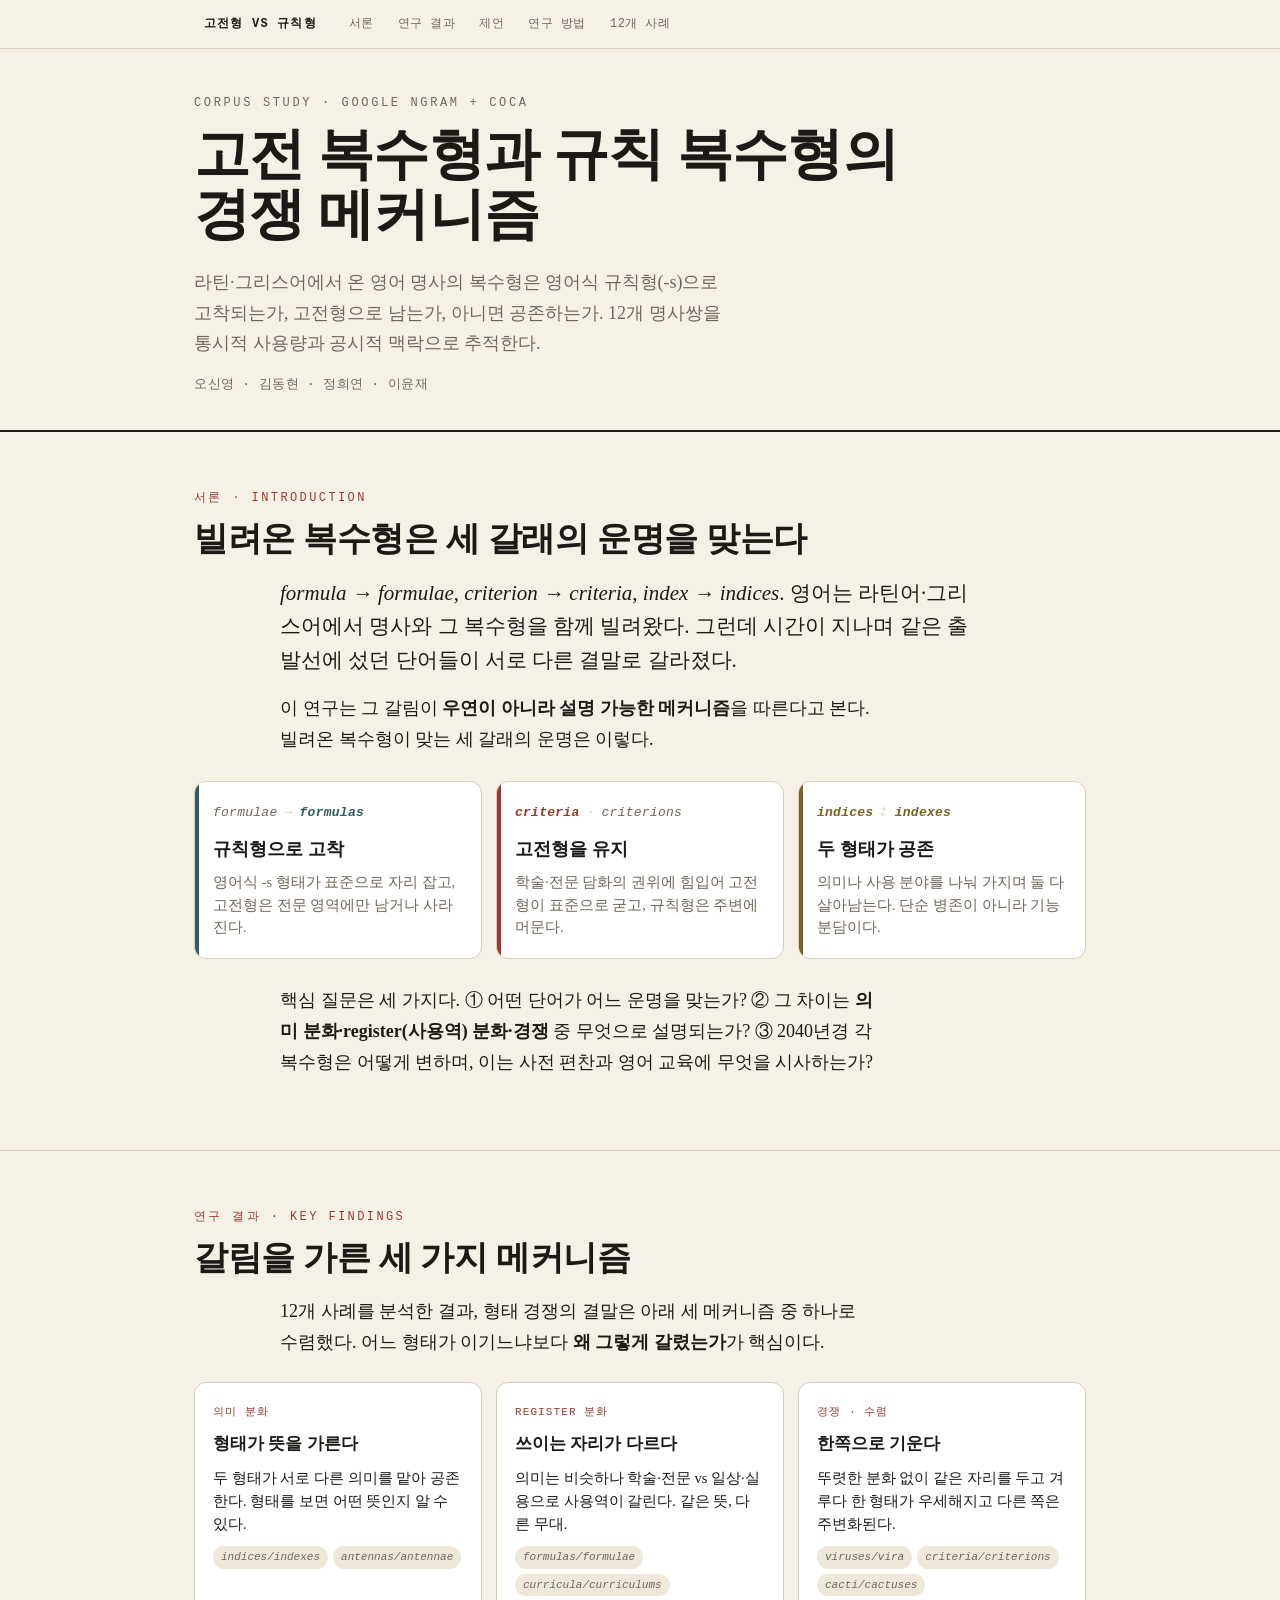
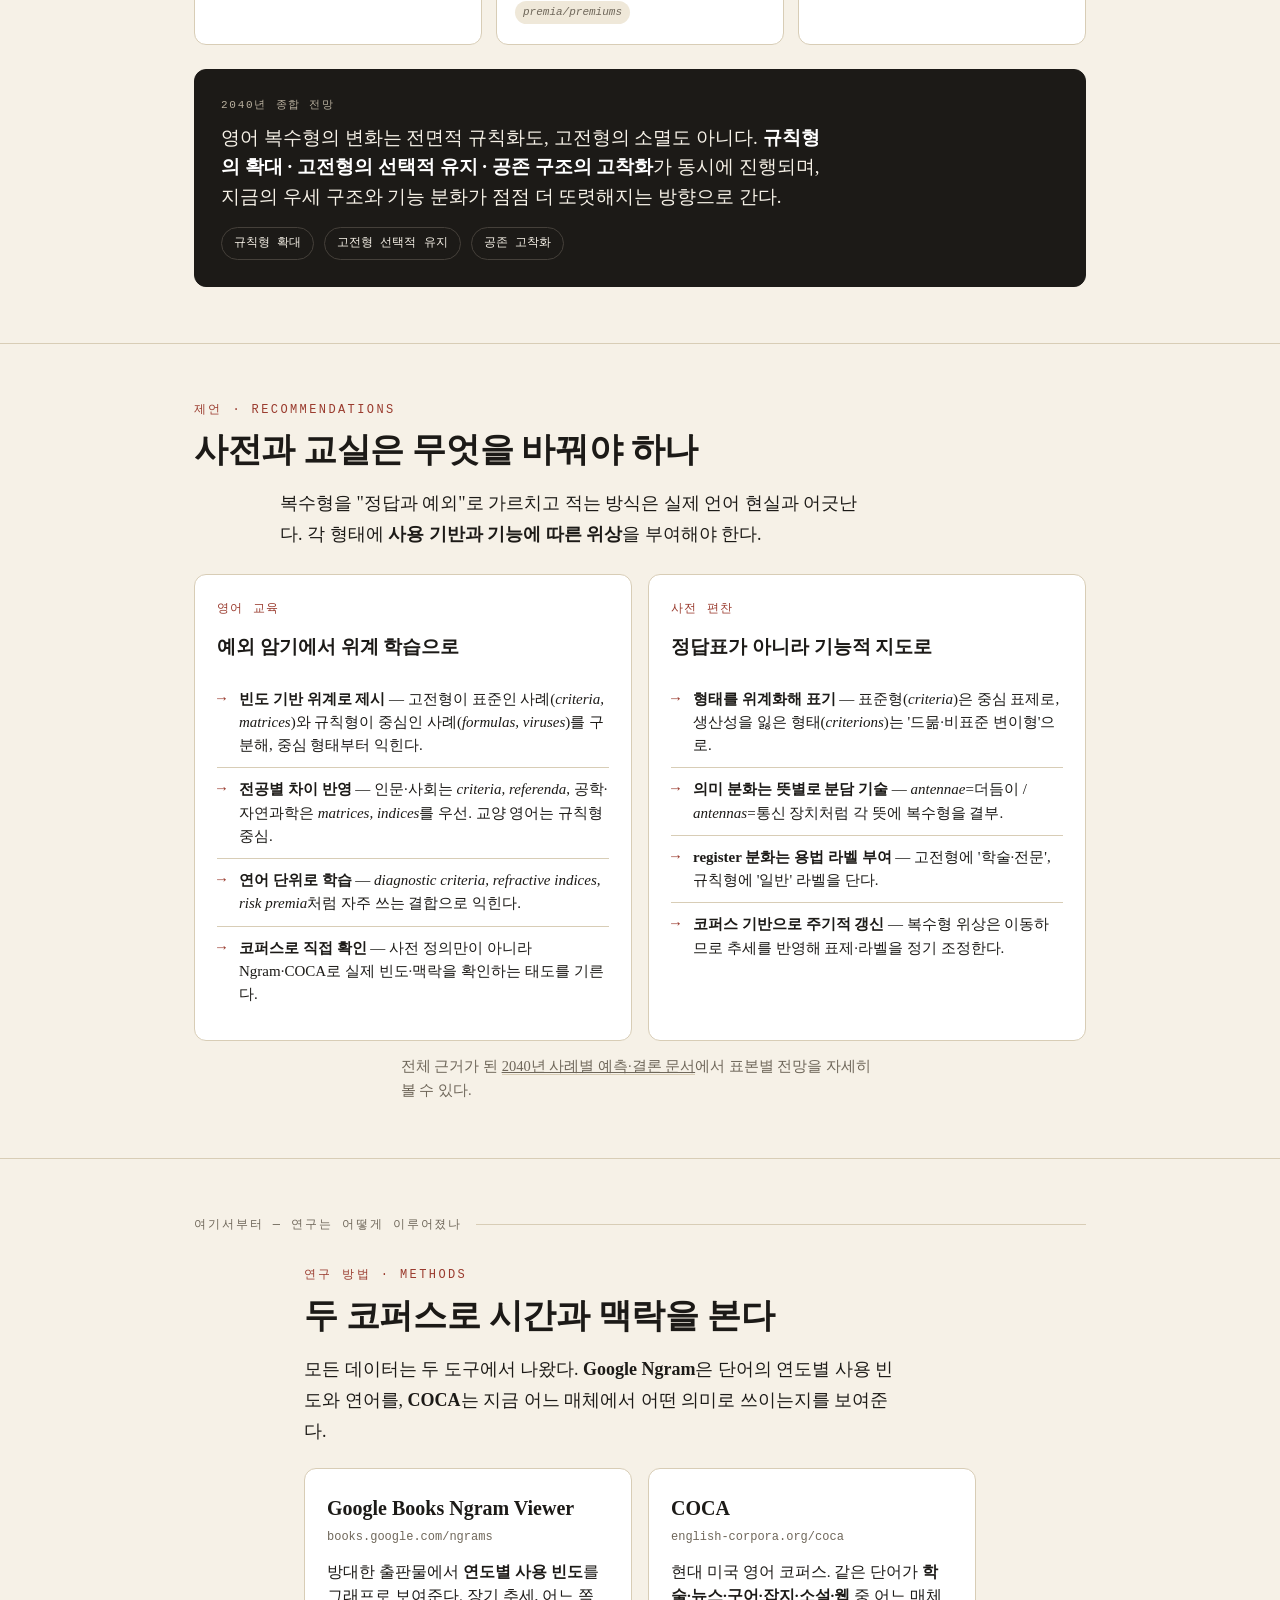
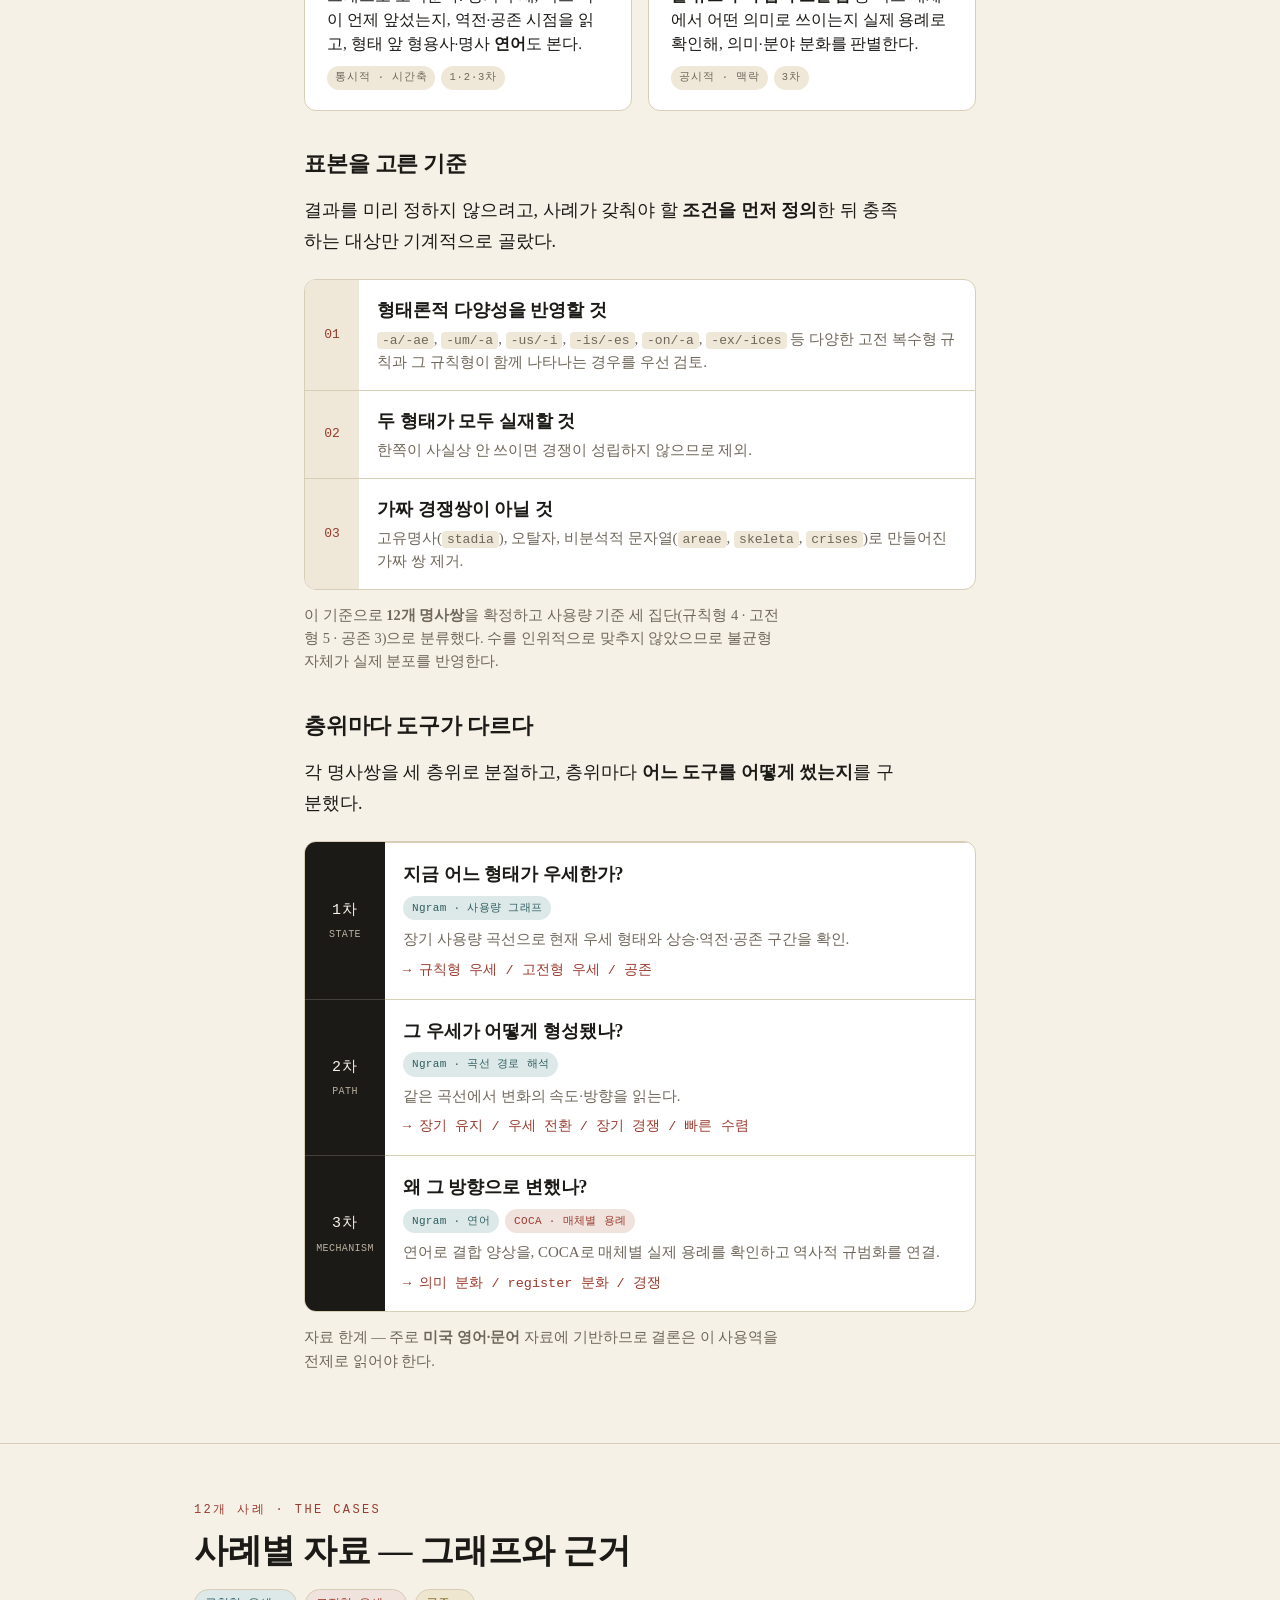
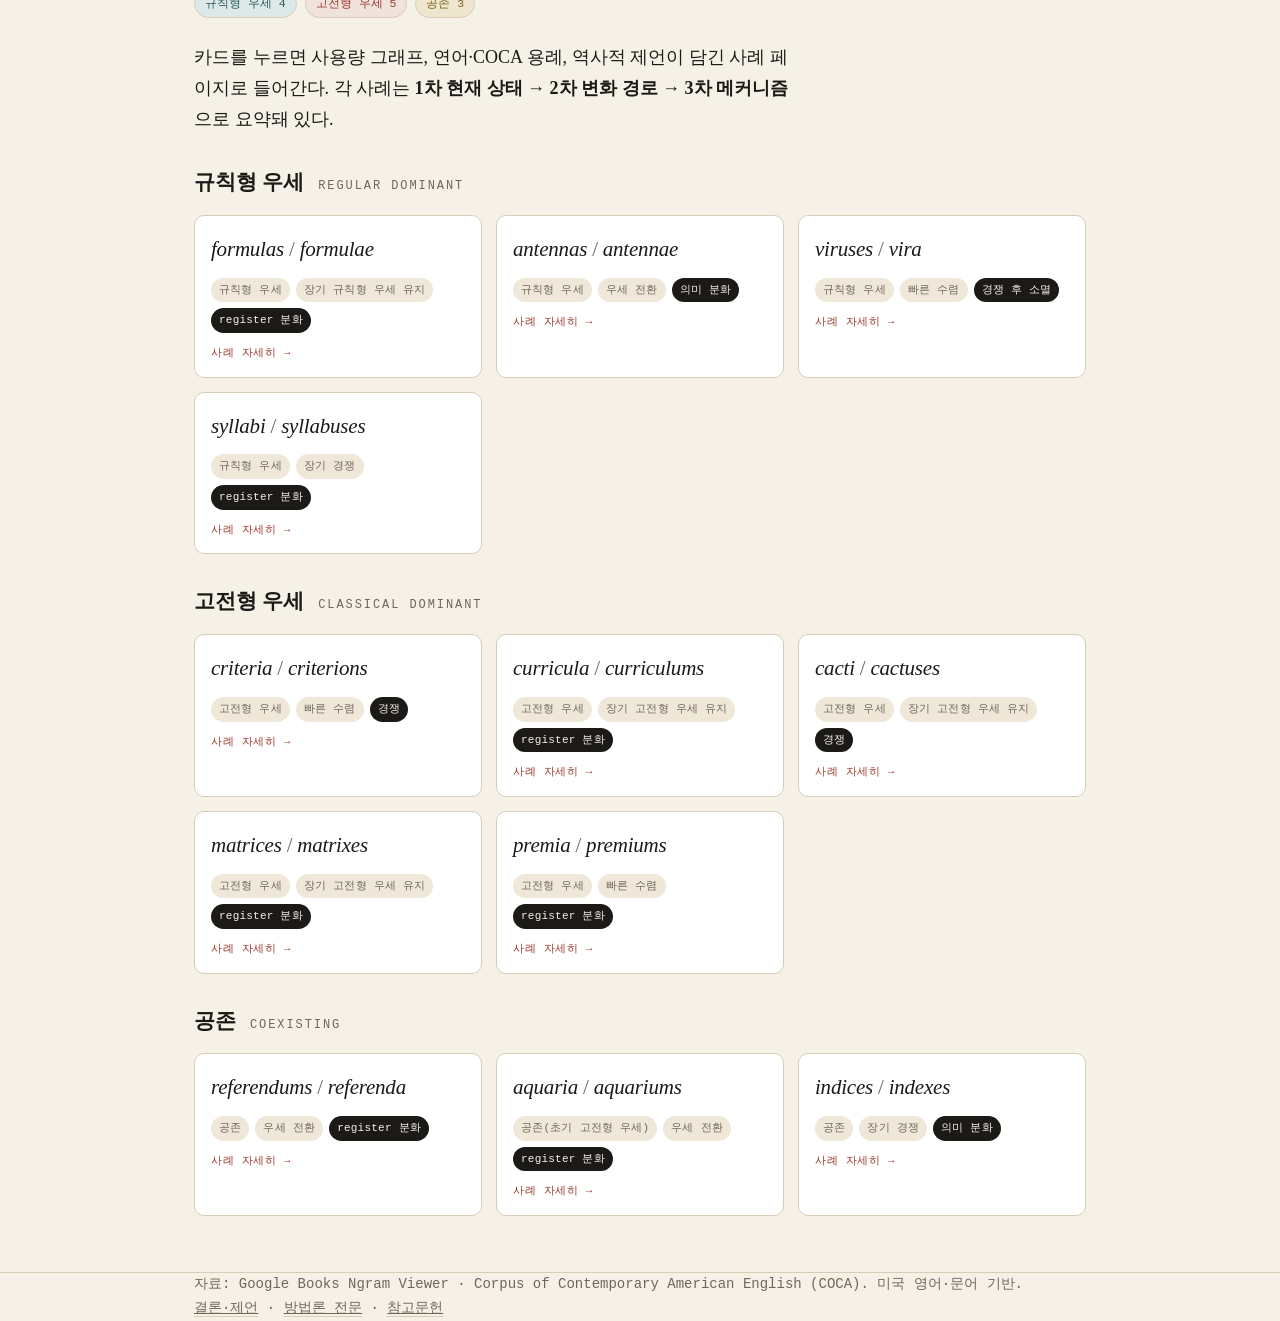
==== commit 07b960ea: "구조 개선: 연구결과·제언 앞으로, 서론 디자인 개선" ====
--- a/index.html
+++ b/index.html
@@ -12,10 +12,9 @@
   <div class="wrap">
     <a class="brand" href="#top">고전형 vs 규칙형</a>
     <a href="#intro">서론</a>
-    <a href="#tools">사용 도구</a>
-    <a href="#sampling">표본 추출</a>
-    <a href="#pipeline">분석 흐름</a>
-    <a href="#results">결과</a>
+    <a href="#findings">연구 결과</a>
+    <a href="#recs">제언</a>
+    <a href="#method">연구 방법</a>
     <a href="#cases">12개 사례</a>
   </div>
 </nav>
@@ -26,124 +25,164 @@
     <h1>고전 복수형과 규칙 복수형의<br>경쟁 메커니즘</h1>
     <p class="sub">라틴·그리스어에서 온 영어 명사의 복수형은 영어식 규칙형(-s)으로 고착되는가, 고전형으로 남는가, 아니면 공존하는가. 12개 명사쌍을 통시적 사용량과 공시적 맥락으로 추적한다.</p>
     <div class="byline">오신영 · 김동현 · 정희연 · 이윤재</div>
-    <div class="versus" aria-hidden="true">
-      <div class="side cl"><div class="lab">Classical · 고전형</div><div class="frm">-ae · -a · -i · -ices</div></div>
-      <div class="mid">vs</div>
-      <div class="side rg"><div class="lab">Regular · 규칙형</div><div class="frm">-s · -es</div></div>
-    </div>
   </div>
 </header>
 
 <!-- 서론 -->
 <section id="intro">
-  <div class="narrow">
+  <div class="wrap">
     <p class="kicker">서론 · Introduction</p>
-    <h2 class="sec-h">영어는 빌려온 복수형을 어떻게 처리하는가</h2>
-    <div class="prose">
-      <p class="big">영어는 라틴어·그리스어에서 수많은 명사를 빌려왔고, 그 복수형도 함께 들여왔다. <em>formula → formulae</em>, <em>criterion → criteria</em>, <em>index → indices</em>처럼. 그런데 시간이 지나며 어떤 단어는 영어식 규칙형(<em>formulas</em>)으로 갈아탔고, 어떤 단어는 고전형(<em>criteria</em>)을 굳게 지켰으며, 또 어떤 단어는 두 형태가 나란히 살아남았다.</p>
-      <p>이 연구는 그 갈림이 <strong>우연이 아니라 설명 가능한 메커니즘</strong>을 따른다고 본다. 핵심 질문은 세 가지다.</p>
-      <ol class="ql">
-        <li>어떤 단어는 규칙 복수형으로 이동하고, 어떤 단어는 고전 복수형을 유지하거나 두 형태를 함께 쓰는가?</li>
-        <li>이 차이는 <strong>의미 분화</strong>, <strong>register(사용역) 분화</strong>, <strong>경쟁</strong> 중 어떤 메커니즘으로 설명되는가?</li>
-        <li>지금의 사용 상태·변화 속도·맥락으로 볼 때 2040년경 각 복수형은 어떻게 변할 것이며, 이는 사전 편찬과 영어 교육에 무엇을 시사하는가?</li>
-      </ol>
-      <div class="hyp">
-        <div class="h rg"><div class="t">가설 · 규칙형</div><p>대중적·실용적 맥락에서 자주 쓰이는 단어일수록 규칙 복수형이 우세해질 가능성이 높다.</p></div>
-        <div class="h cl"><div class="t">가설 · 고전형</div><p>학술적·전문적 맥락에서 주로 쓰이는 단어일수록 고전 복수형이 더 오래 유지된다.</p></div>
-        <div class="h co"><div class="t">가설 · 공존</div><p>두 형태가 모두 쓰이면, 그 공존은 단순 병존이 아니라 의미·register 분화나 경쟁으로 설명된다.</p></div>
-      </div>
-    </div>
-  </div>
-</section>
-
-<!-- 사용 도구 -->
-<section id="tools">
-  <div class="narrow">
-    <p class="kicker">사용 도구 · Tools</p>
-    <h2 class="sec-h">두 개의 코퍼스로 시간과 맥락을 본다</h2>
-    <div class="prose"><p>모든 데이터는 아래 두 도구에서 나왔다. 하나는 <strong>시간에 따른 사용량</strong>을, 다른 하나는 <strong>지금 실제로 어떻게 쓰이는지</strong>를 보여준다.</p></div>
+    <h2 class="sec-h">빌려온 복수형은 세 갈래의 운명을 맞는다</h2>
+    <div class="prose narrow" style="padding:0">
+      <p class="big"><em>formula → formulae</em>, <em>criterion → criteria</em>, <em>index → indices</em>. 영어는 라틴어·그리스어에서 명사와 그 복수형을 함께 빌려왔다. 그런데 시간이 지나며 같은 출발선에 섰던 단어들이 서로 다른 결말로 갈라졌다.</p>
+      <p>이 연구는 그 갈림이 <strong>우연이 아니라 설명 가능한 메커니즘</strong>을 따른다고 본다. 빌려온 복수형이 맞는 세 갈래의 운명은 이렇다.</p>
+    </div>
+    <div class="fates">
+      <div class="fate rg">
+        <div class="ar"><span class="from">formulae</span><span class="sep">→</span><span class="to">formulas</span></div>
+        <div class="nm">규칙형으로 고착</div>
+        <p class="ds">영어식 -s 형태가 표준으로 자리 잡고, 고전형은 전문 영역에만 남거나 사라진다.</p>
+      </div>
+      <div class="fate cl">
+        <div class="ar"><span class="to">criteria</span><span class="sep">·</span><span class="from">criterions</span></div>
+        <div class="nm">고전형을 유지</div>
+        <p class="ds">학술·전문 담화의 권위에 힘입어 고전형이 표준으로 굳고, 규칙형은 주변에 머문다.</p>
+      </div>
+      <div class="fate co">
+        <div class="ar"><span class="to">indices</span><span class="sep">⇄</span><span class="to">indexes</span></div>
+        <div class="nm">두 형태가 공존</div>
+        <p class="ds">의미나 사용 분야를 나눠 가지며 둘 다 살아남는다. 단순 병존이 아니라 기능 분담이다.</p>
+      </div>
+    </div>
+    <div class="prose narrow" style="padding:0;margin-top:26px">
+      <p>핵심 질문은 세 가지다. ① 어떤 단어가 어느 운명을 맞는가? ② 그 차이는 <strong>의미 분화·register(사용역) 분화·경쟁</strong> 중 무엇으로 설명되는가? ③ 2040년경 각 복수형은 어떻게 변하며, 이는 사전 편찬과 영어 교육에 무엇을 시사하는가?</p>
+    </div>
+  </div>
+</section>
+
+<!-- 연구 결과 (먼저) -->
+<section id="findings">
+  <div class="wrap">
+    <p class="kicker">연구 결과 · Key findings</p>
+    <h2 class="sec-h">갈림을 가른 세 가지 메커니즘</h2>
+    <div class="prose narrow" style="padding:0"><p>12개 사례를 분석한 결과, 형태 경쟁의 결말은 아래 세 메커니즘 중 하나로 수렴했다. 어느 형태가 이기느냐보다 <strong>왜 그렇게 갈렸는가</strong>가 핵심이다.</p></div>
+    <div class="findings">
+      <div class="finding">
+        <div class="mech">의미 분화</div>
+        <h4>형태가 뜻을 가른다</h4>
+        <p>두 형태가 서로 다른 의미를 맡아 공존한다. 형태를 보면 어떤 뜻인지 알 수 있다.</p>
+        <div class="ex"><span class="e">indices/indexes</span><span class="e">antennas/antennae</span></div>
+      </div>
+      <div class="finding">
+        <div class="mech">register 분화</div>
+        <h4>쓰이는 자리가 다르다</h4>
+        <p>의미는 비슷하나 학술·전문 vs 일상·실용으로 사용역이 갈린다. 같은 뜻, 다른 무대.</p>
+        <div class="ex"><span class="e">formulas/formulae</span><span class="e">curricula/curriculums</span><span class="e">premia/premiums</span></div>
+      </div>
+      <div class="finding">
+        <div class="mech">경쟁 · 수렴</div>
+        <h4>한쪽으로 기운다</h4>
+        <p>뚜렷한 분화 없이 같은 자리를 두고 겨루다 한 형태가 우세해지고 다른 쪽은 주변화된다.</p>
+        <div class="ex"><span class="e">viruses/vira</span><span class="e">criteria/criterions</span><span class="e">cacti/cactuses</span></div>
+      </div>
+    </div>
+
+    <div class="synth">
+      <div class="lab">2040년 종합 전망</div>
+      <p>영어 복수형의 변화는 전면적 규칙화도, 고전형의 소멸도 아니다. <strong>규칙형의 확대 · 고전형의 선택적 유지 · 공존 구조의 고착화</strong>가 동시에 진행되며, 지금의 우세 구조와 기능 분화가 점점 더 또렷해지는 방향으로 간다.</p>
+      <div class="three"><span>규칙형 확대</span><span>고전형 선택적 유지</span><span>공존 고착화</span></div>
+    </div>
+  </div>
+</section>
+
+<!-- 제언 -->
+<section id="recs">
+  <div class="wrap">
+    <p class="kicker">제언 · Recommendations</p>
+    <h2 class="sec-h">사전과 교실은 무엇을 바꿔야 하나</h2>
+    <div class="prose narrow" style="padding:0"><p>복수형을 "정답과 예외"로 가르치고 적는 방식은 실제 언어 현실과 어긋난다. 각 형태에 <strong>사용 기반과 기능에 따른 위상</strong>을 부여해야 한다.</p></div>
+    <div class="recs">
+      <div class="rec">
+        <div class="ico">영어 교육</div>
+        <h4>예외 암기에서 위계 학습으로</h4>
+        <ul>
+          <li><strong>빈도 기반 위계로 제시</strong> — 고전형이 표준인 사례(<em>criteria, matrices</em>)와 규칙형이 중심인 사례(<em>formulas, viruses</em>)를 구분해, 중심 형태부터 익힌다.</li>
+          <li><strong>전공별 차이 반영</strong> — 인문·사회는 <em>criteria, referenda</em>, 공학·자연과학은 <em>matrices, indices</em>를 우선. 교양 영어는 규칙형 중심.</li>
+          <li><strong>연어 단위로 학습</strong> — <em>diagnostic criteria, refractive indices, risk premia</em>처럼 자주 쓰는 결합으로 익힌다.</li>
+          <li><strong>코퍼스로 직접 확인</strong> — 사전 정의만이 아니라 Ngram·COCA로 실제 빈도·맥락을 확인하는 태도를 기른다.</li>
+        </ul>
+      </div>
+      <div class="rec">
+        <div class="ico">사전 편찬</div>
+        <h4>정답표가 아니라 기능적 지도로</h4>
+        <ul>
+          <li><strong>형태를 위계화해 표기</strong> — 표준형(<em>criteria</em>)은 중심 표제로, 생산성을 잃은 형태(<em>criterions</em>)는 '드묾·비표준 변이형'으로.</li>
+          <li><strong>의미 분화는 뜻별로 분담 기술</strong> — <em>antennae</em>=더듬이 / <em>antennas</em>=통신 장치처럼 각 뜻에 복수형을 결부.</li>
+          <li><strong>register 분화는 용법 라벨 부여</strong> — 고전형에 '학술·전문', 규칙형에 '일반' 라벨을 단다.</li>
+          <li><strong>코퍼스 기반으로 주기적 갱신</strong> — 복수형 위상은 이동하므로 추세를 반영해 표제·라벨을 정기 조정한다.</li>
+        </ul>
+      </div>
+    </div>
+    <p class="note narrow" style="padding:0">전체 근거가 된 <a href="docs/conclusion.md" style="border-bottom:1px solid var(--rule)">2040년 사례별 예측·결론 문서</a>에서 표본별 전망을 자세히 볼 수 있다.</p>
+  </div>
+</section>
+
+<!-- 여기서부터 세부: 연구 방법 -->
+<section id="method">
+  <div class="wrap">
+    <div class="detailmark"><span class="tx">여기서부터 — 연구는 어떻게 이루어졌나</span><span class="ln"></span></div>
+  </div>
+  <div class="narrow" style="padding-top:30px">
+    <p class="kicker">연구 방법 · Methods</p>
+    <h2 class="sec-h">두 코퍼스로 시간과 맥락을 본다</h2>
+    <div class="prose" style="padding:0"><p>모든 데이터는 두 도구에서 나왔다. <strong>Google Ngram</strong>은 단어의 연도별 사용 빈도와 연어를, <strong>COCA</strong>는 지금 어느 매체에서 어떤 의미로 쓰이는지를 보여준다.</p></div>
     <div class="tools">
       <div class="tool">
         <div class="nm">Google Books Ngram Viewer</div>
         <div class="src">books.google.com/ngrams</div>
-        <p class="role">방대한 출판물에서 단어의 <strong>연도별 사용 빈도</strong>를 그래프로 보여준다. 두 복수형의 장기 추세, 어느 쪽이 언제 앞섰는지, 역전·공존이 언제 일어났는지를 읽는다. 형태 앞에 오는 형용사·명사 <strong>연어</strong>도 본다.</p>
-        <span class="tag">통시적 · 시간축</span><span class="tag">1차 · 2차 · 3차</span>
+        <p class="role">방대한 출판물에서 <strong>연도별 사용 빈도</strong>를 그래프로 보여준다. 장기 추세, 어느 쪽이 언제 앞섰는지, 역전·공존 시점을 읽고, 형태 앞 형용사·명사 <strong>연어</strong>도 본다.</p>
+        <span class="tag">통시적 · 시간축</span><span class="tag">1·2·3차</span>
       </div>
       <div class="tool">
         <div class="nm">COCA</div>
         <div class="src">english-corpora.org/coca</div>
-        <p class="role">현대 미국 영어 코퍼스. 같은 단어가 <strong>학술·뉴스·구어·잡지·소설·웹</strong> 등 어느 매체(register)에서 어떤 의미로 쓰이는지 실제 용례로 확인한다. 두 형태가 의미를 나눠 갖는지, 분야가 갈리는지를 판별한다.</p>
+        <p class="role">현대 미국 영어 코퍼스. 같은 단어가 <strong>학술·뉴스·구어·잡지·소설·웹</strong> 중 어느 매체에서 어떤 의미로 쓰이는지 실제 용례로 확인해, 의미·분야 분화를 판별한다.</p>
         <span class="tag">공시적 · 맥락</span><span class="tag">3차</span>
       </div>
     </div>
-  </div>
-</section>
-
-<!-- 표본 추출 -->
-<section id="sampling">
-  <div class="narrow">
-    <p class="kicker">표본 추출 · Sampling</p>
-    <h2 class="sec-h">결과를 정해두지 않고, 조건을 먼저 정했다</h2>
-    <div class="prose"><p>"이 단어가 재밌으니 넣자"는 식의 자의적 선택을 피하기 위해, 사례가 갖춰야 할 <strong>형식적 조건을 먼저 정의</strong>한 뒤 그 조건을 충족하는 대상만 기계적으로 골랐다.</p></div>
+
+    <h3 class="sec-h" style="font-size:22px;margin-top:40px">표본을 고른 기준</h3>
+    <div class="prose" style="padding:0"><p>결과를 미리 정하지 않으려고, 사례가 갖춰야 할 <strong>조건을 먼저 정의</strong>한 뒤 충족하는 대상만 기계적으로 골랐다.</p></div>
     <div class="steps">
-      <div class="row"><div class="n">01</div><div class="c"><div class="t">형태론적 다양성을 반영할 것</div><div class="d"><code>-a/-ae</code>, <code>-um/-a</code>, <code>-us/-i</code>, <code>-is/-es</code>, <code>-on/-a</code>, <code>-ex/-ices</code> 등 대표적 고전 복수형 규칙과 그 규칙형이 함께 나타나는 경우를 우선 검토.</div></div></div>
-      <div class="row"><div class="n">02</div><div class="c"><div class="t">두 형태가 모두 실재할 것</div><div class="d">한쪽이 사실상 안 쓰이면 경쟁이 성립하지 않으므로 제외. 두 형태 모두 유의미한 사용량을 가진 쌍만 남김.</div></div></div>
-      <div class="row"><div class="n">03</div><div class="c"><div class="t">가짜 경쟁쌍이 아닐 것</div><div class="d">변화와 무관한 고유명사(<code>stadia</code>), 단순 오탈자, 외국어·비분석적 문자열(<code>areae</code>, <code>skeleta</code>, <code>crises</code>)로 만들어진 가짜 쌍 제거.</div></div></div>
-    </div>
-    <p class="note">이 기준으로 <strong>12개 명사쌍</strong>을 확정하고, Ngram 장기 사용량을 기준으로 세 집단(규칙형 우세 4 · 고전형 우세 5 · 공존 3)으로 1차 분류했다. 그룹별 표본 수를 인위적으로 맞추지 않았으므로, 수의 불균형 자체가 실제 변화 유형의 분포를 반영한다.</p>
-  </div>
-</section>
-
-<!-- 분석 흐름: 어디서 어떤 툴을 썼나 -->
-<section id="pipeline">
-  <div class="narrow">
-    <p class="kicker">분석 흐름 · Where each tool is used</p>
-    <h2 class="sec-h">세 층위 — 층위마다 도구가 다르다</h2>
-    <div class="prose"><p>각 명사쌍을 세 층위로 분절해 분석한다. 각 층위가 던지는 질문과, 그 답을 얻기 위해 <strong>어느 도구를 어떻게 썼는지</strong>는 아래와 같다.</p></div>
+      <div class="row"><div class="n">01</div><div class="c"><div class="t">형태론적 다양성을 반영할 것</div><div class="d"><code>-a/-ae</code>, <code>-um/-a</code>, <code>-us/-i</code>, <code>-is/-es</code>, <code>-on/-a</code>, <code>-ex/-ices</code> 등 다양한 고전 복수형 규칙과 그 규칙형이 함께 나타나는 경우를 우선 검토.</div></div></div>
+      <div class="row"><div class="n">02</div><div class="c"><div class="t">두 형태가 모두 실재할 것</div><div class="d">한쪽이 사실상 안 쓰이면 경쟁이 성립하지 않으므로 제외.</div></div></div>
+      <div class="row"><div class="n">03</div><div class="c"><div class="t">가짜 경쟁쌍이 아닐 것</div><div class="d">고유명사(<code>stadia</code>), 오탈자, 비분석적 문자열(<code>areae</code>, <code>skeleta</code>, <code>crises</code>)로 만들어진 가짜 쌍 제거.</div></div></div>
+    </div>
+    <p class="note" style="padding:0">이 기준으로 <strong>12개 명사쌍</strong>을 확정하고 사용량 기준 세 집단(규칙형 4 · 고전형 5 · 공존 3)으로 분류했다. 수를 인위적으로 맞추지 않았으므로 불균형 자체가 실제 분포를 반영한다.</p>
+
+    <h3 class="sec-h" style="font-size:22px;margin-top:40px">층위마다 도구가 다르다</h3>
+    <div class="prose" style="padding:0"><p>각 명사쌍을 세 층위로 분절하고, 층위마다 <strong>어느 도구를 어떻게 썼는지</strong>를 구분했다.</p></div>
     <div class="pipe">
       <div class="lv"><span class="big">1차</span><span class="sm">STATE</span></div>
-      <div class="bd">
-        <div class="q">지금 어느 형태가 우세한가?</div>
-        <div class="toolrow"><span class="tchip ng">Google Ngram · 사용량 그래프</span></div>
-        <div class="d">두 형태의 장기 사용량 곡선을 그려, 현재 우세 형태와 상승 시작 시점, 역전·공존 구간을 확인한다.</div>
-        <div class="out">→ 산출: 규칙형 우세 / 고전형 우세 / 공존</div>
-      </div>
+      <div class="bd"><div class="q">지금 어느 형태가 우세한가?</div><div class="toolrow"><span class="tchip ng">Ngram · 사용량 그래프</span></div><div class="d">장기 사용량 곡선으로 현재 우세 형태와 상승·역전·공존 구간을 확인.</div><div class="out">→ 규칙형 우세 / 고전형 우세 / 공존</div></div>
       <div class="lv"><span class="big">2차</span><span class="sm">PATH</span></div>
-      <div class="bd">
-        <div class="q">그 우세가 어떻게 형성되었나?</div>
-        <div class="toolrow"><span class="tchip ng">Google Ngram · 곡선 경로 해석</span></div>
-        <div class="d">같은 곡선에서 변화의 속도와 방향을 읽는다. 장기 유지인지, 판도가 뒤집힌 우세 전환인지, 오랜 경쟁인지, 짧게 몰린 빠른 수렴인지.</div>
-        <div class="out">→ 산출: 장기 유지 / 우세 전환 / 장기 경쟁 / 빠른 수렴</div>
-      </div>
+      <div class="bd"><div class="q">그 우세가 어떻게 형성됐나?</div><div class="toolrow"><span class="tchip ng">Ngram · 곡선 경로 해석</span></div><div class="d">같은 곡선에서 변화의 속도·방향을 읽는다.</div><div class="out">→ 장기 유지 / 우세 전환 / 장기 경쟁 / 빠른 수렴</div></div>
       <div class="lv"><span class="big">3차</span><span class="sm">MECHANISM</span></div>
-      <div class="bd">
-        <div class="q">왜 그 방향으로 변했나?</div>
-        <div class="toolrow"><span class="tchip ng">Ngram · 연어</span><span class="tchip co">COCA · 매체별 용례</span></div>
-        <div class="d">Ngram 연어로 각 형태가 어떤 단어와 결합하는지 보고, COCA로 학술·뉴스·구어 등 매체별 실제 용례를 확인한다. 여기에 역사적 규범화 과정을 연결한다.</div>
-        <div class="out">→ 산출: 의미 분화 / register 분화 / 경쟁</div>
-      </div>
-    </div>
-    <p class="note">자료 한계 — 본 연구는 주로 <strong>미국 영어·문어</strong> 자료(COCA, Ngram 영어 코퍼스)에 기반한다. 결론은 이 사용역을 전제로 읽어야 한다.</p>
-  </div>
-</section>
-
-<!-- 결과 개요 -->
-<section id="results">
-  <div class="wrap">
-    <p class="kicker">결과 · Results at a glance</p>
-    <h2 class="sec-h">12개 사례, 세 갈래의 결말</h2>
+      <div class="bd"><div class="q">왜 그 방향으로 변했나?</div><div class="toolrow"><span class="tchip ng">Ngram · 연어</span><span class="tchip co">COCA · 매체별 용례</span></div><div class="d">연어로 결합 양상을, COCA로 매체별 실제 용례를 확인하고 역사적 규범화를 연결.</div><div class="out">→ 의미 분화 / register 분화 / 경쟁</div></div>
+    </div>
+    <p class="note" style="padding:0">자료 한계 — 주로 <strong>미국 영어·문어</strong> 자료에 기반하므로 결론은 이 사용역을 전제로 읽어야 한다.</p>
+  </div>
+</section>
+
+<!-- 12개 사례 -->
+<section id="cases">
+  <div class="wrap">
+    <p class="kicker">12개 사례 · The cases</p>
+    <h2 class="sec-h">사례별 자료 — 그래프와 근거</h2>
     <div class="legend">
-      <span class="l-rg">규칙형 우세 4</span>
-      <span class="l-cl">고전형 우세 5</span>
-      <span class="l-co">공존 3</span>
-    </div>
-    <div class="prose" style="margin-bottom:6px"><p>각 사례는 <strong>1차 현재 상태 → 2차 변화 경로 → 3차 작동 메커니즘</strong>으로 요약된다. 카드를 누르면 사용량 그래프와 근거, 역사적 제언이 담긴 사례 페이지로 들어간다.</p></div>
-  </div>
-</section>
-
-<!-- 사례 -->
-<section id="cases">
-  <div class="wrap">
+      <span class="l-rg">규칙형 우세 4</span><span class="l-cl">고전형 우세 5</span><span class="l-co">공존 3</span>
+    </div>
+    <div class="prose" style="padding:0;margin-bottom:8px"><p>카드를 누르면 사용량 그래프, 연어·COCA 용례, 역사적 제언이 담긴 사례 페이지로 들어간다. 각 사례는 <strong>1차 현재 상태 → 2차 변화 경로 → 3차 메커니즘</strong>으로 요약돼 있다.</p></div>
       <div class="grouphead"><span class="gk">규칙형 우세</span><span class="ge">Regular dominant</span></div>
       <div class="grid">
         <a class="card" href="cases/formulas-formulae.html">
@@ -216,20 +255,9 @@
   </div>
 </section>
 
-<!-- 결론·제언 안내 -->
-<section id="more">
-  <div class="narrow">
-    <p class="kicker">더 읽기 · More</p>
-    <h2 class="sec-h">결론과 제언</h2>
-    <div class="prose">
-      <p>12개 사례에서 도출한 <strong>2040년 변화 예측</strong>, 그리고 그에 기반한 <strong>사전 편찬·영어 교육 제언</strong>은 별도 문서에 정리되어 있다.</p>
-      <p><a href="docs/conclusion.md" style="border-bottom:1px solid var(--rule)">→ 결론 및 제언 문서</a> · <a href="docs/methodology.md" style="border-bottom:1px solid var(--rule)">→ 방법론 전문</a> · <a href="docs/references.md" style="border-bottom:1px solid var(--rule)">→ 참고문헌·도구</a></p>
-    </div>
-  </div>
-</section>
-
 <footer class="wrap">
-  자료: Google Books Ngram Viewer · Corpus of Contemporary American English (COCA). 미국 영어·문어 기반.
+  자료: Google Books Ngram Viewer · Corpus of Contemporary American English (COCA). 미국 영어·문어 기반.<br>
+  <a href="docs/conclusion.md">결론·제언</a> · <a href="docs/methodology.md">방법론 전문</a> · <a href="docs/references.md">참고문헌</a>
 </footer>
 </body>
 </html>
--- a/style.css
+++ b/style.css
@@ -177,3 +177,55 @@
   .pipe{grid-template-columns:64px 1fr}
 }
 @media (prefers-reduced-motion:reduce){*{transition:none!important}}
+
+/* ===== v3 additions ===== */
+
+/* hero: three-fate intro visual */
+.fates{display:grid;grid-template-columns:repeat(3,1fr);gap:14px;margin:26px 0 0}
+.fate{border:1px solid var(--rule);border-radius:12px;padding:20px 18px;background:#fff;position:relative;overflow:hidden}
+.fate:before{content:"";position:absolute;left:0;top:0;bottom:0;width:4px}
+.fate.rg:before{background:var(--regular)} .fate.cl:before{background:var(--classical)} .fate.co:before{background:var(--coexist)}
+.fate .ar{font-family:ui-monospace,monospace;font-size:13px;letter-spacing:.02em;margin-bottom:10px;display:flex;align-items:center;gap:7px}
+.fate.rg .ar .to{color:var(--regular);font-weight:700} .fate.cl .ar .to{color:var(--classical);font-weight:700} .fate.co .ar .to{color:var(--coexist);font-weight:700}
+.fate .ar .from{color:var(--muted);font-style:italic} .fate .ar .to{font-style:italic}
+.fate .ar .sep{color:var(--rule)}
+.fate .nm{font-size:18px;font-weight:700;margin:0 0 6px}
+.fate .ds{font-size:14.5px;line-height:1.55;color:var(--muted);margin:0}
+.fate .cnt{position:absolute;right:16px;top:16px;font-family:ui-monospace,monospace;font-size:11px;color:var(--rule)}
+@media (max-width:680px){.fates{grid-template-columns:1fr}}
+
+/* findings section (key results up front) */
+.findings{display:grid;grid-template-columns:1fr 1fr 1fr;gap:14px;margin-top:24px}
+.finding{border:1px solid var(--rule);border-radius:12px;background:#fff;padding:20px 18px}
+.finding .mech{font-family:ui-monospace,monospace;font-size:11px;letter-spacing:.1em;text-transform:uppercase;color:var(--accent);margin-bottom:9px}
+.finding h4{font-size:17px;margin:0 0 8px;font-weight:700}
+.finding p{font-size:14.5px;line-height:1.58;color:var(--ink);margin:0 0 10px}
+.finding .ex{display:flex;flex-wrap:wrap;gap:5px}
+.finding .ex .e{font-family:ui-monospace,monospace;font-size:11px;font-style:italic;padding:2px 8px;border-radius:999px;background:var(--paper2);color:var(--muted)}
+@media (max-width:780px){.findings{grid-template-columns:1fr}}
+
+/* synthesis banner */
+.synth{margin-top:24px;border:1px solid var(--ink);border-radius:12px;background:var(--ink);color:var(--paper);padding:26px 26px}
+.synth .lab{font-family:ui-monospace,monospace;font-size:11px;letter-spacing:.16em;text-transform:uppercase;color:#b9b09f;margin-bottom:8px}
+.synth p{font-size:19px;line-height:1.55;margin:0;max-width:64ch}
+.synth strong{color:#fff}
+.synth .three{display:flex;gap:10px;flex-wrap:wrap;margin-top:16px}
+.synth .three span{font-family:ui-monospace,monospace;font-size:12px;padding:5px 12px;border:1px solid #45403a;border-radius:999px}
+
+/* recommendations: two columns */
+.recs{display:grid;grid-template-columns:1fr 1fr;gap:16px;margin-top:24px}
+.rec{border:1px solid var(--rule);border-radius:12px;background:#fff;padding:24px 22px}
+.rec .ico{font-family:ui-monospace,monospace;font-size:12px;letter-spacing:.12em;text-transform:uppercase;color:var(--accent);margin-bottom:12px}
+.rec h4{font-size:19px;margin:0 0 14px;font-weight:700}
+.rec ul{list-style:none;padding:0;margin:0}
+.rec li{position:relative;padding:10px 0 10px 22px;border-top:1px solid var(--rule);font-size:15px;line-height:1.55}
+.rec li:first-child{border-top:none}
+.rec li:before{content:"→";position:absolute;left:0;top:10px;color:var(--accent);font-family:ui-monospace,monospace}
+.rec li strong{font-weight:700}
+.rec li em{font-style:italic}
+@media (max-width:680px){.recs{grid-template-columns:1fr}}
+
+/* section divider label for "from here: detail" */
+.detailmark{display:flex;align-items:center;gap:14px;margin:0}
+.detailmark .ln{flex:1;height:1px;background:var(--rule)}
+.detailmark .tx{font-family:ui-monospace,monospace;font-size:12px;letter-spacing:.16em;text-transform:uppercase;color:var(--muted)}
